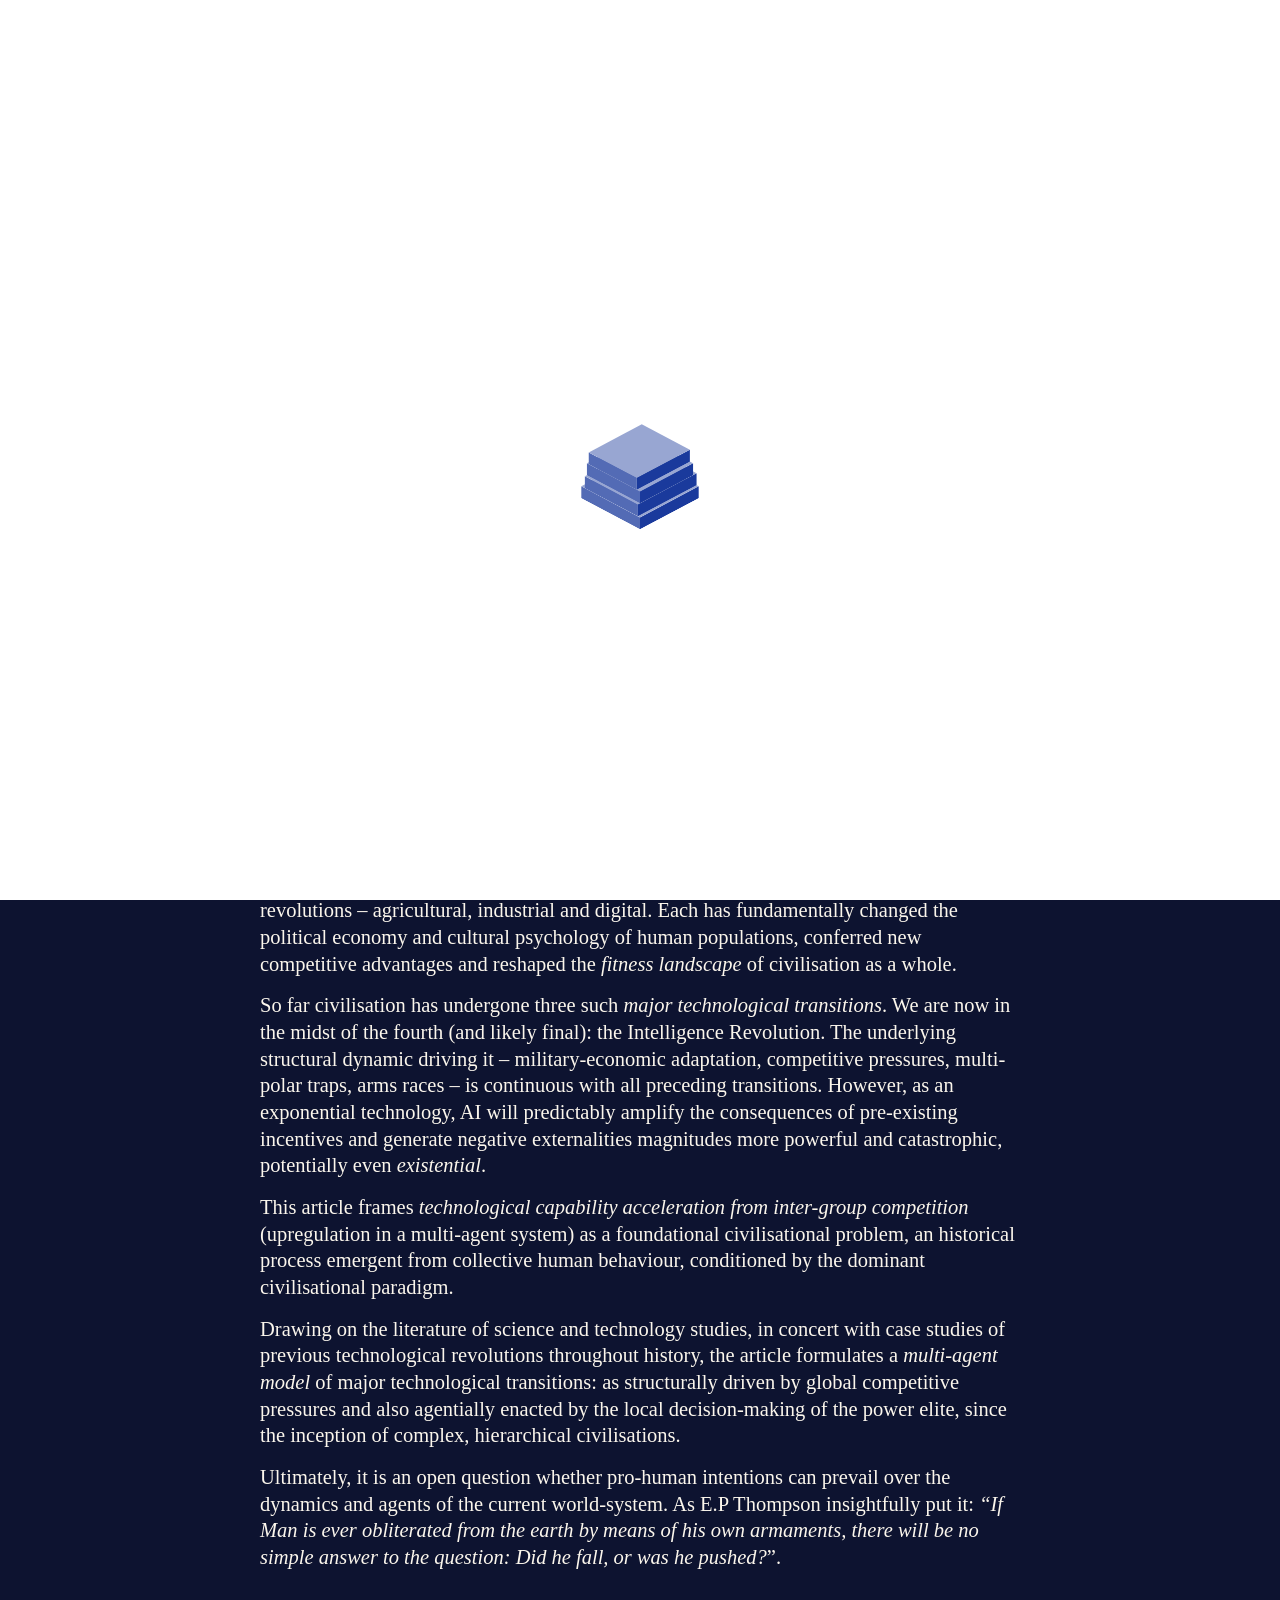
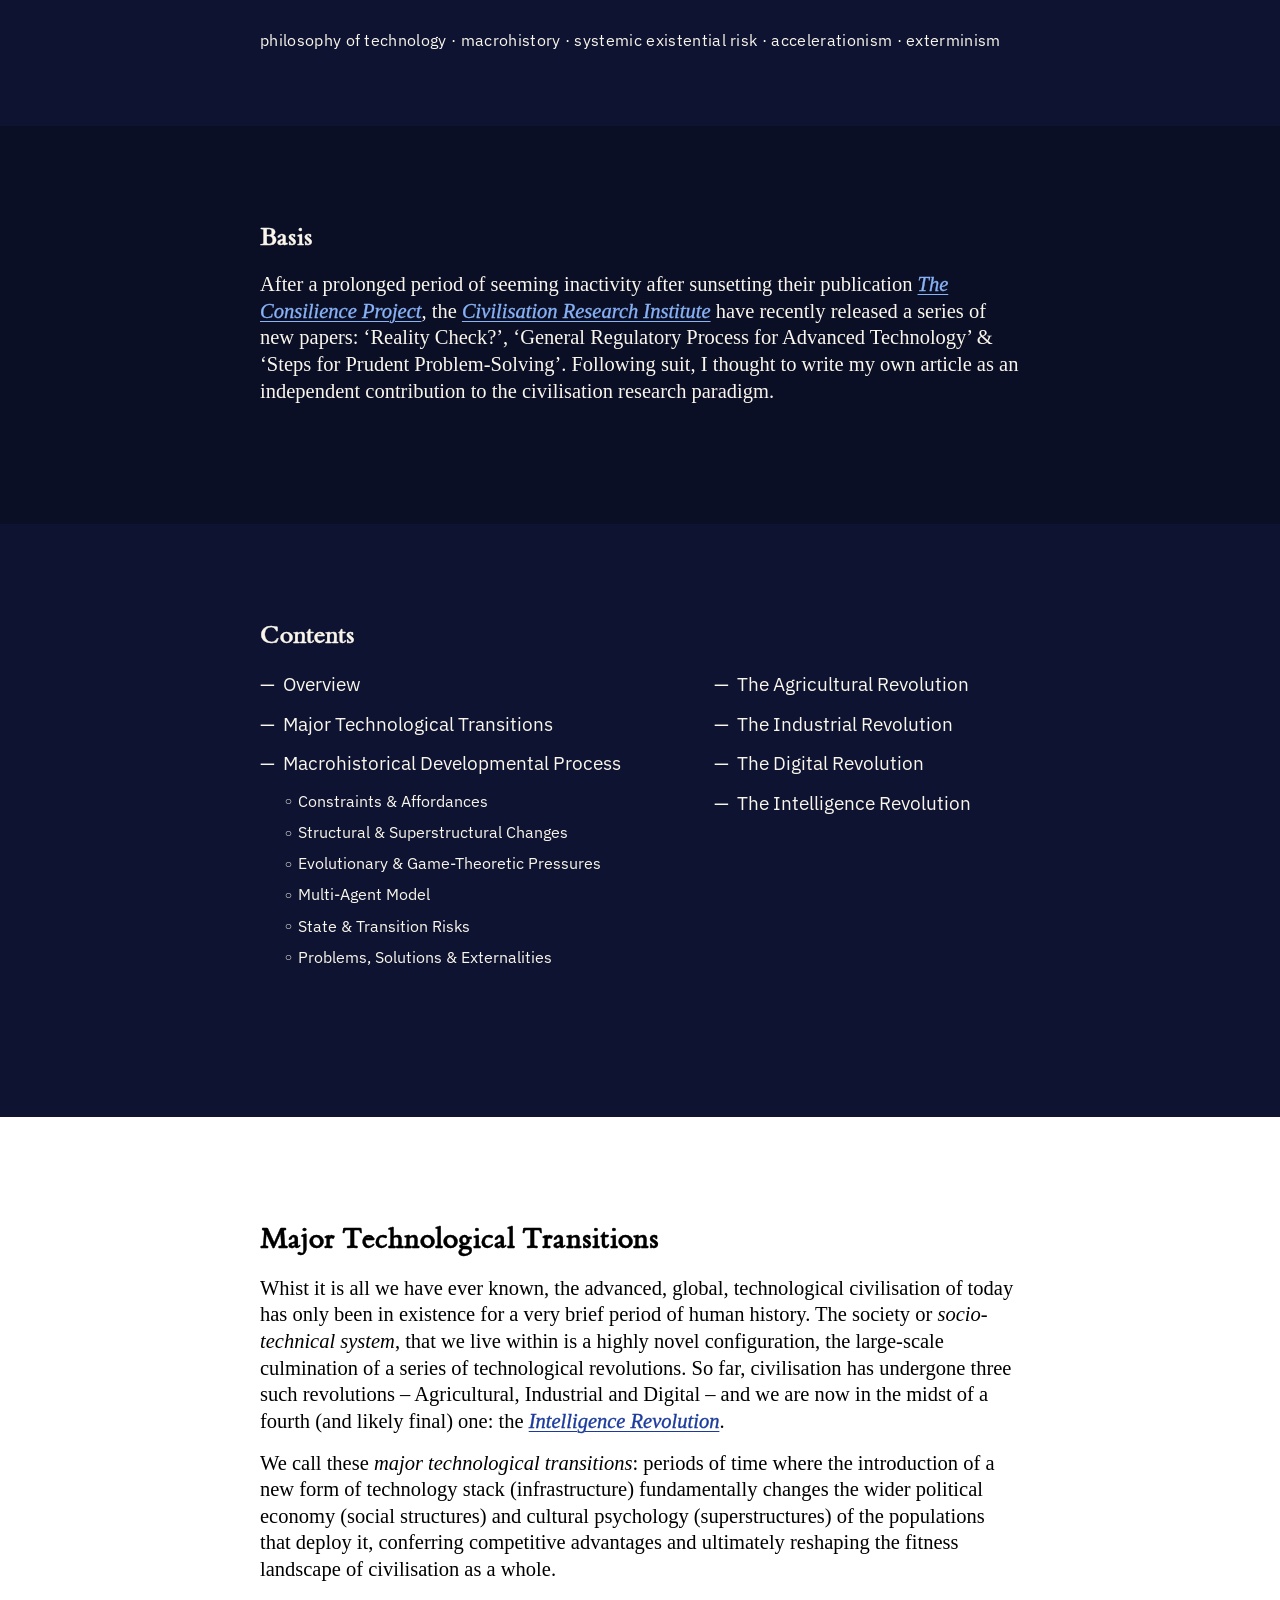
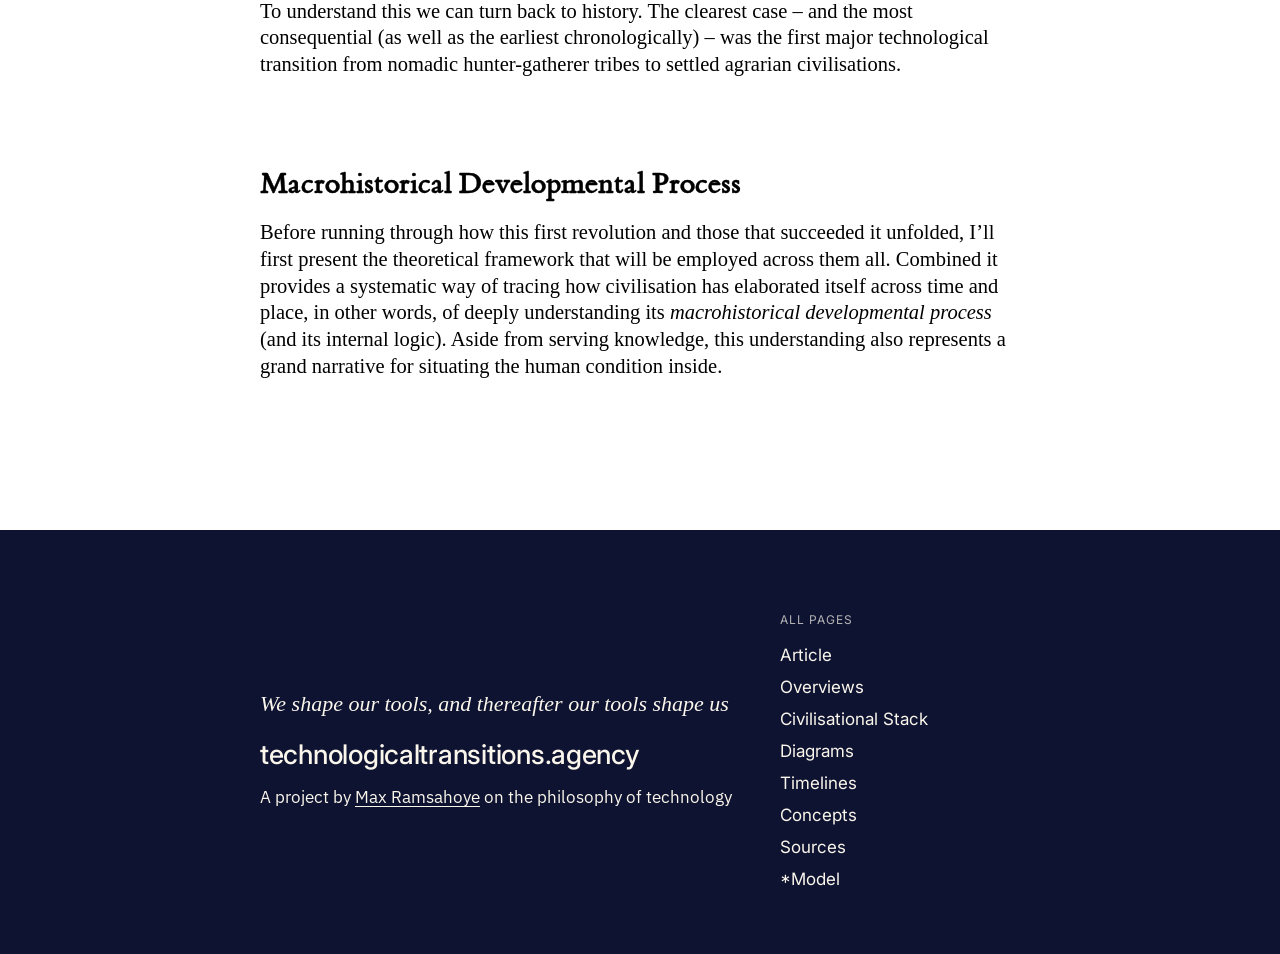
==== index.html @ a0d6f68d "Add a Civilisational Stack page, a copy of the Stack from Diagrams, left of Diagrams in the menus Co" ====
<!DOCTYPE html>
<html lang="en">
<head>
  <meta charset="UTF-8">
  <meta name="viewport" content="width=device-width, initial-scale=1.0">
  <link id="favicon-ico" rel="icon" href="favicon/favicon-light.ico" sizes="any">
  <link id="favicon-32" rel="icon" type="image/png" sizes="32x32" href="favicon/favicon-32-light.png">
  <link id="favicon-192" rel="icon" type="image/png" sizes="192x192" href="favicon/favicon-192-light.png">
  <link id="favicon-apple" rel="apple-touch-icon" href="favicon/apple-touch-icon-light.png">
  <script>
    (function () {
      try {
        if ('scrollRestoration' in history) {
          history.scrollRestoration = 'manual';
        }
        if (!location.hash) window.scrollTo(0, 0);
      } catch (e) {}
      try {
        var navEntry = performance.getEntriesByType && performance.getEntriesByType('navigation')[0];
        // arriving from another page of the site (or a refresh, or back/forward): fade in
        var fromSite = false;
        try { fromSite = !!document.referrer && new URL(document.referrer).origin === location.origin; } catch (e) {}
        // browsers with cross-document view transitions crossfade between pages
        // themselves; the others fade out and in (and so does a refresh)
        var vt = 'CSSViewTransitionRule' in window;
        if (vt) document.documentElement.classList.add('vt');
        if ((fromSite || (navEntry && navEntry.type !== 'navigate')) && (!vt || (navEntry && navEntry.type === 'reload'))) document.documentElement.classList.add('page-entering');
      } catch (e) {}
      try {
        // no theme chosen yet: follow the system setting
        var sys = window.matchMedia && matchMedia('(prefers-color-scheme: dark)').matches ? 'dark' : 'light';
        var t = localStorage.getItem('theme');
        // a theme chosen with t holds only until the system setting changes
        if (t && localStorage.getItem('themeSystem') !== sys) { t = null; localStorage.removeItem('theme'); }
        t = t || sys;
        if (t === 'dark') {
          document.documentElement.setAttribute('data-theme', t);
        }
        if (t === 'dark') {
          var suffix = 'dark';
          document.getElementById('favicon-ico').href = 'favicon/favicon-' + suffix + '.ico';
          document.getElementById('favicon-32').href = 'favicon/favicon-32-' + suffix + '.png';
          document.getElementById('favicon-192').href = 'favicon/favicon-192-' + suffix + '.png';
          document.getElementById('favicon-apple').href = 'favicon/apple-touch-icon-' + suffix + '.png';
        }
      } catch (e) {}
      try {
        if (localStorage.getItem('blueLinks') !== 'off') document.documentElement.classList.add('colour');  // blue links (c): on by default
        // ET Bembo headings are the default; f switches to Inter and back
        if (localStorage.getItem('headings') !== 'sans') document.documentElement.classList.add('serif-headings');
        // the band colour (b): midnight blue by default, or sepia or black
        var band = localStorage.getItem('bandColour') || 'midnight';
        if (band === 'midnight' || band === 'black') document.documentElement.classList.add('band-' + band);
        // design 2 is the default; d switches to design 1 and back
        if (localStorage.getItem('design') !== '1') document.documentElement.classList.add('design-2');
        // the Overview's shaded band is the default; h switches to dividing lines
        if (localStorage.getItem('overviewStyle') === 'lines') document.documentElement.classList.add('overview-lines');
      } catch (e) {}
    })();
  </script>
  <title>Technological Transitions</title>
  <meta name="description" content="The civilisation-wide diffusion of a new tech stack is not predetermined by competitive pressures, but is enacted by the power-elite’s response to them.">
  <meta property="og:type" content="article">
  <meta property="og:site_name" content="Technological Transitions">
  <meta property="og:title" content="A Multi-Agent Model of Major Technological Transitions">
  <meta property="og:description" content="The civilisation-wide diffusion of a new tech stack is not predetermined by competitive pressures, but is enacted by the power-elite’s response to them.">
  <meta property="og:url" content="https://maxramsahoye.github.io/technologicaltransitions.agency/">
  <meta property="og:image" content="https://maxramsahoye.github.io/technologicaltransitions.agency/preview.png">
  <meta property="og:image:width" content="1200">
  <meta property="og:image:height" content="630">
  <meta property="og:image:alt" content="A stack of four blue slabs, the site’s loading mark">
  <meta name="twitter:card" content="summary_large_image">
  <link rel="preconnect" href="https://fonts.googleapis.com">
  <link rel="preconnect" href="https://fonts.gstatic.com" crossorigin>
  <link href="https://fonts.googleapis.com/css2?family=IBM+Plex+Sans:ital,wght@0,400;0,500;0,600;0,700;1,400&family=Inter:ital,wght@0,400;0,500;0,600;0,700;1,500&display=swap" rel="stylesheet" media="print" onload="this.media='all'">
  <noscript><link href="https://fonts.googleapis.com/css2?family=IBM+Plex+Sans:ital,wght@0,400;0,500;0,600;0,700;1,400&family=Inter:ital,wght@0,400;0,500;0,600;0,700;1,500&display=swap" rel="stylesheet"></noscript>
  <style>
    @font-face {
      font-family: 'ET Bembo';
      src: url('fonts/ETBembo-RomanOSF.woff2') format('woff2');
      font-weight: 400;
      font-style: normal;
      font-display: swap;
    }

    @font-face {
      font-family: 'ET Bembo';
      src: url('fonts/ETBembo-SemiBoldOSF.woff2') format('woff2');
      font-weight: 600;
      font-style: normal;
      font-display: swap;
    }

    @font-face {
      font-family: 'ET Bembo';
      src: url('fonts/et-book-bold-line-figures.woff') format('woff');
      font-weight: 700;
      font-style: normal;
      font-display: swap;
    }

    @font-face {
      font-family: 'ET Bembo';
      src: url('fonts/ETBembo-DisplayItalic.woff2') format('woff2');
      font-weight: 400;
      font-style: italic;
      font-display: swap;
    }

    @font-face {
      font-family: 'ET Bembo Lining';
      src: url('fonts/ETBembo-RomanLF.woff2') format('woff2');
      font-weight: 400;
      font-style: normal;
      font-display: swap;
    }

    :root {
      --frame-bg: var(--canvas-bg);
      --frame-ink: var(--canvas-ink);
      --frame-accent: var(--canvas-accent);
      --canvas-bg: #ffffff;
      --canvas-ink: #000000;
      --canvas-accent: #000000;
      --canvas-track-tint: rgba(0, 0, 0, 0.08);
      --muted: #8c8c8c;
      --link-blue: #1a3a9c;
      /* colours for the inverse Overview and footer, and the blue that reads on them */
      --inverse-bg: #fbf6ec;
      --inverse-ink: #000000;
      --inverse-link: #1d4fbf;
      /* no blue by default; c turns it on */
      --link: var(--canvas-ink);
      --selection-bg: rgba(186, 220, 240, 0.45);
      --note-highlight: #dbe9f3;
      --rule: #e4ddd3;
      --frame-margin: 0px;
      --header-margin: 100px;
      --serif: 'ET Bembo', Bembo, 'Times New Roman', Georgia, serif;
    }

    body.wide {
      --frame-margin: 0px;
    }

    html[data-theme="sepia"] {
      --canvas-bg: #fbf6ec;
      --canvas-ink: #000000;
      --canvas-accent: #000000;
      --canvas-track-tint: rgba(59, 47, 32, 0.12);
      --muted: #9a8a72;
      --link-blue: #1d4fbf;
      --inverse-bg: #3b2f20;
      --inverse-ink: #fbf6ec;
      --inverse-link: #a9c4f5;
      --selection-bg: rgba(214, 196, 160, 0.45);
      --note-highlight: #eae1cf;
      --rule: #e0d4b8;
    }

    html[data-theme="midnight"] {
      --canvas-bg: #0d1330;
      --canvas-ink: #e6ebf5;
      --canvas-accent: #e6ebf5;
      --canvas-track-tint: rgba(230, 235, 245, 0.15);
      --muted: #8a93ad;
      --link-blue: #8ab4f8;
      --inverse-bg: #e6ebf5;
      --inverse-ink: #0d1330;
      --inverse-link: #1d4fbf;
      --selection-bg: rgba(180, 205, 235, 0.35);
      --note-highlight: #2a3352;
      --rule: #232c4c;
    }

    html[data-theme="dark"] {
      --canvas-bg: #000000;
      --canvas-ink: #ffffff;
      --canvas-accent: #ffffff;
      --canvas-track-tint: rgba(255, 255, 255, 0.15);
      --selection-bg: rgba(180, 205, 235, 0.35);
      --note-highlight: #3f4852;
      --rule: #232c4c;
      --muted: #8c8c8c;
      --link-blue: #8ab4f8;
      --inverse-bg: #0b0c0d;
      --inverse-ink: #ffffff;
      --inverse-link: #8ab4f8;
    }

    /* b (white theme only) cycles the Overview and footer: light sepia (the
       default above), midnight blue, black */
    html.band-midnight:not([data-theme]) {
      --inverse-bg: #0d1330;
      --inverse-ink: #fbf6ec;
      --inverse-link: #8ab4f8;
    }

    html.band-black:not([data-theme]) {
      --inverse-bg: #000000;
      --inverse-ink: #ffffff;
      --inverse-link: #8ab4f8;
    }

    /* c: colour — blue accent; links stay semi-bold */
    /* f: headings and subheadings in ET Bembo (the title stays as it is);
       a hairline stroke takes them past the font's heaviest cut */
    html.serif-headings .article-body h2,
    html.serif-headings .article-body h3 {
      font-family: var(--serif);
      font-weight: 700;
      letter-spacing: 0;
      -webkit-text-stroke: 0.4px currentColor;
    }

    html.serif-headings .article-body h2 {
      font-size: 1.45em;
    }

    /* an upright ampersand in italic headings (the italic one is a flourished "Et") */
    .amp {
      font-style: normal;
    }

    html.serif-headings .article-body :is(#overview, .in-band) h2 {
      font-size: 1.25em;
    }

    html.serif-headings .article-body h3 {
      font-weight: 400;
      font-size: 1.2em;
      -webkit-text-stroke: 0.35px currentColor;
    }

    /* c: only links to other sites turn blue */
    html.colour a[href^="http"] {
      color: var(--link-blue);
    }

    html.colour :is(#overview, .in-band) a[href^="http"],
    html.colour .site-footer a[href^="http"] {
      color: var(--inverse-link);
    }

    /* the author's name stays in the text colour, at the top and in the footer */
    html.colour a.author-link,
    html.colour .site-footer a.author-link {
      color: inherit;
    }

    /* custom cursor: a small outlined dart; filled over things you can click */
    /* the same in every theme: white with a black line, solid black over links */
    :root {
      --cursor-arrow: url("data:image/svg+xml,%3Csvg xmlns='http://www.w3.org/2000/svg' width='18' height='18' viewBox='0 0 24 24'%3E%3Cpath d='M3 2.5 L21 11.2 L12.6 12.6 L10.2 21 Z' fill='%23fff' stroke='%23fff' stroke-width='3.2' stroke-linejoin='round'/%3E%3Cpath d='M3 2.5 L21 11.2 L12.6 12.6 L10.2 21 Z' fill='%23fff' stroke='%23000' stroke-width='1.4' stroke-linejoin='round'/%3E%3C/svg%3E") 2 2, auto;
      --cursor-link: url("data:image/svg+xml,%3Csvg xmlns='http://www.w3.org/2000/svg' width='18' height='18' viewBox='0 0 24 24'%3E%3Cpath d='M3 2.5 L21 11.2 L12.6 12.6 L10.2 21 Z' fill='%23fff' stroke='%23fff' stroke-width='3.2' stroke-linejoin='round'/%3E%3Cpath d='M3 2.5 L21 11.2 L12.6 12.6 L10.2 21 Z' fill='%23000' stroke='%23000' stroke-width='1.4' stroke-linejoin='round'/%3E%3C/svg%3E") 2 2, pointer;
    }

    html {
      cursor: var(--cursor-arrow);
    }

    a,
    button,
    a *,
    button * {
      cursor: var(--cursor-link) !important;
    }

    .page {
      position: relative;
      transition: background-color 0.25s ease;
    }

    /* a page with a downward arrow: first of the controls, downloads the
       article as a PDF */
    .pdf-btn {
      display: flex;
      color: var(--muted);
    }

    .pdf-btn:hover,
    .pdf-btn:focus-visible {
      color: var(--canvas-ink);
      outline: none;
    }

    .pdf-btn svg {
      width: 20px;
      height: 20px;
    }

    /* the arrow drops a little on hover */
    .pdf-btn .arrow {
      transition: transform 0.25s ease;
    }

    .pdf-btn:hover .arrow,
    .pdf-btn:focus-visible .arrow {
      transform: translateY(1.5px);
    }

    /* hamburger: left of the theme toggle, opens the Pages menu */
    .menu-btn {
      display: flex;
      color: var(--muted);
    }

    .menu-btn:hover,
    .menu-btn.key-hover {
      color: var(--canvas-ink);
    }

    .menu-btn svg {
      width: 20px;
      height: 20px;
    }

    /* envelope: left of the hamburger, copies the email address, with a
       note beneath it that says so */
    .email-btn {
      position: relative;
      display: flex;
      padding: 0;
      border: none;
      background: none;
      color: var(--muted);
      cursor: pointer;
    }

    .email-btn:hover,
    .email-btn:focus-visible {
      color: var(--canvas-ink);
      outline: none;
    }

    .email-btn svg {
      width: 20px;
      height: 20px;
    }

    /* on hover the envelope tilts into flight, trailing speed lines */
    .email-btn .icon-mail-send {
      display: none;
      overflow: visible;
    }

    .email-btn:hover .icon-mail,
    .email-btn:focus-visible .icon-mail,
    .email-btn.copied .icon-mail {
      display: none;
    }

    .email-btn:hover .icon-mail-send,
    .email-btn:focus-visible .icon-mail-send,
    .email-btn.copied .icon-mail-send {
      display: block;
    }

    .email-btn .speed {
      stroke-dasharray: 8;
      animation: mail-speed 0.35s ease-out both;
    }

    @keyframes mail-speed {
      from { stroke-dashoffset: -8; opacity: 0; }
      to { stroke-dashoffset: 0; opacity: 1; }
    }

    /* a note beneath each of the top-right controls on hover, naming it and
       its key */
    .left-controls > * {
      position: relative;
    }

    .ctl-note {
      position: absolute;
      top: calc(100% + 12px);
      right: 50%;
      transform: translate(50%, -4px);
      font-family: var(--sans, 'Inter', sans-serif);
      font-size: 12px;
      white-space: nowrap;
      color: var(--canvas-ink);
      opacity: 0;
      pointer-events: none;
      transition: opacity 0.25s ease, transform 0.25s ease;
    }

    .ctl-note kbd {
      margin-left: 4px;
      padding: 0 4px;
      border: 1px solid color-mix(in srgb, currentColor 35%, transparent);
      border-radius: 3px;
      font-family: inherit;
      font-size: 11px;
    }

    .left-controls > :hover .ctl-note,
    .left-controls > :focus-visible .ctl-note,
    .email-btn.copied .ctl-note {
      opacity: 1;
      transform: translate(50%, 0);
    }

    * {
      box-sizing: border-box;
    }

    ::selection {
      background: var(--selection-bg);
      color: var(--canvas-ink);
    }

    ::-moz-selection {
      background: var(--selection-bg);
      color: var(--canvas-ink);
    }

    .click-ripple {
      position: fixed;
      left: 0;
      top: 0;
      width: 16px;
      height: 16px;
      margin-left: -8px;
      margin-top: -8px;
      border-radius: 50%;
      border: 1.5px solid currentColor;
      pointer-events: none;
      z-index: 9999;
      opacity: 0.55;
      transform: scale(0.3);
      animation: click-ripple-anim 0.4s ease-out forwards;
    }

    @keyframes click-ripple-anim {
      to {
        transform: scale(4);
        opacity: 0;
      }
    }

    html {
      background: var(--frame-bg);
      scroll-behavior: smooth;
    }

    body {
      position: relative;
      margin: 0;
      min-height: 100vh;
      background: var(--frame-bg);
      padding: 90px var(--frame-margin) 0;
      font-family: var(--serif);
      color: var(--frame-ink);
      -webkit-font-smoothing: antialiased;
      transition: background-color 0.25s ease, opacity 0.2s cubic-bezier(0.45, 0, 0.55, 1);
    }

    /* page transitions: the page eases out, then the next one eases in */
    body.page-leaving {
      opacity: 0;
    }

    html.page-entering body {
      animation: page-in 0.25s cubic-bezier(0.25, 0.1, 0.25, 1) backwards;
    }

    /* where the browser crossfades between pages itself, the old page stays put
       while it leaves (its sounds still fade), so there is no blank flash */
    @view-transition {
      navigation: auto;
    }

    html.vt body.page-leaving:not(.reloading) {
      opacity: 1;
    }

    ::view-transition-old(root),
    ::view-transition-new(root) {
      animation-duration: 0.3s;
      animation-timing-function: cubic-bezier(0.45, 0, 0.55, 1);
    }

    @keyframes page-in {
      from { opacity: 0; }
    }

    /* loading screen: a centred ring that fills, then fades to reveal the page
       (the fallback; the stack below is the default) */
    .loader {
      position: fixed;
      inset: 0;
      z-index: 10000;
      display: flex;
      align-items: center;
      justify-content: center;
      background: var(--canvas-bg);
      transition: opacity 0.6s cubic-bezier(0.4, 0, 0.2, 1);
    }

    .loader.loader-done {
      opacity: 0;
      pointer-events: none;
    }

    .loader svg {
      width: 72px;
      height: 72px;
      transform: rotate(-90deg);
    }

    .loader circle {
      fill: none;
      stroke-width: 1.6;
    }

    .loader-track {
      stroke: var(--canvas-track-tint);
    }

    .loader-fill {
      stroke: var(--link);
    }

    /* the default loading screen: a tech stack built up level by level, in
       3D like the game Stack - each slab slides in from alternate sides and
       lands on the one below, trimmed a little where it overhung (the ring
       above is kept as the fallback) */
    .loader-stack {
      position: relative;
      width: 0;
      height: 0;
      transform: translateY(var(--lift, 40px)) rotateX(58deg) rotateZ(45deg);
      transform-style: preserve-3d;
      --top: color-mix(in srgb, var(--link) 38%, var(--canvas-bg));
      --left: color-mix(in srgb, var(--link) 70%, var(--canvas-bg));
      --right: var(--link);
    }

    /* lit from above in either theme: the top palest in light, brightest in dark */
    html[data-theme="dark"] .loader-stack {
      --top: var(--link);
      --left: color-mix(in srgb, var(--link) 62%, var(--canvas-bg));
      --right: color-mix(in srgb, var(--link) 38%, var(--canvas-bg));
    }

    .loader-block {
      position: absolute;
      left: 0;
      top: 0;
      width: var(--w);
      height: var(--d);
      transform-style: preserve-3d;
      /* hidden until its turn (not faded: opacity would flatten the 3D) */
      visibility: hidden;
      transform: translate3d(calc(var(--x) + var(--sx)), calc(var(--y) + var(--sy)), var(--z));
      animation: loader-block-in var(--dur) cubic-bezier(0.22, 1, 0.36, 1) var(--delay) forwards;
    }

    .loader-block > span {
      position: absolute;
      left: 0;
      top: 0;
      backface-visibility: visible;
      transition: background-color 0.3s ease;
    }

    /* complete: the stack turns the blue accent before the page appears */
    .loader.loader-complete .loader-stack {
      --top: color-mix(in srgb, var(--link-blue) 45%, var(--canvas-bg));
      --left: color-mix(in srgb, var(--link-blue) 75%, var(--canvas-bg));
      --right: var(--link-blue);
    }

    html[data-theme="dark"] .loader.loader-complete .loader-stack {
      --top: var(--link-blue);
      --left: color-mix(in srgb, var(--link-blue) 62%, var(--canvas-bg));
      --right: color-mix(in srgb, var(--link-blue) 38%, var(--canvas-bg));
    }

    .loader-face-top {
      width: var(--w);
      height: var(--d);
      background: var(--top);
      transform: translateZ(var(--h));
    }

    .loader-face-front {
      width: var(--w);
      height: var(--h);
      top: var(--d) !important;
      background: var(--left);
      transform-origin: top;
      transform: translateZ(var(--h)) rotateX(-90deg);
    }

    .loader-face-side {
      width: var(--h);
      height: var(--d);
      left: var(--w) !important;
      background: var(--right);
      transform-origin: left;
      transform: translateZ(var(--h)) rotateY(90deg);
    }

    @keyframes loader-block-in {
      from {
        visibility: visible;
        transform: translate3d(calc(var(--x) + var(--sx)), calc(var(--y) + var(--sy)), var(--z));
      }
      to {
        visibility: visible;
        transform: translate3d(var(--x), var(--y), var(--z));
      }
    }

    .loader.loader-stacking svg {
      display: none;
    }

    .page {
      background: var(--canvas-bg);
      color: var(--canvas-ink);
      min-height: calc(100vh - 90px);
    }

    .frame-header {
      position: absolute;
      top: 0;
      left: 0;
      right: 0;
      height: 90px;
      display: flex;
      align-items: flex-start;
      justify-content: flex-end;
      padding: 50px var(--header-margin) 0 0;
    }

    .site-title {
      position: absolute;
      top: 24px;
      /* top-left corner, mirroring the theme toggle in the top right */
      left: 40px;
      font-family: 'IBM Plex Sans', sans-serif;
      font-size: 18px;
      line-height: 1.15;
      text-transform: uppercase;
      letter-spacing: 0.06em;
      color: var(--frame-ink);
      text-decoration: none;
      font-weight: 500;
      white-space: nowrap;
    }

    .site-title:hover {
      color: var(--frame-accent);
    }

    .left-controls {
      position: absolute;
      top: 36px;
      /* in line with the progress ring and scroll-to-top button */
      right: 40px;
      z-index: 50;
      display: flex;
      align-items: center;
      gap: 24px;
    }

    .theme-toggle {
      display: flex;
      align-items: center;
      justify-content: center;
      background: none;
      border: none;
      padding: 0;
      cursor: pointer;
      color: var(--muted);
    }

    .theme-toggle:hover,
    .theme-toggle.key-hover {
      color: var(--canvas-ink);
    }

    .theme-toggle svg {
      width: 18px;
      height: 18px;
    }

    /* one icon per theme: sun (light), sun and cloud (sepia),
       moon and star (midnight), moon (dark) */
    .theme-toggle svg {
      display: none;
    }

    .theme-toggle .icon-sun,
    html[data-theme="sepia"] .theme-toggle .icon-sun-cloud,
    html[data-theme="midnight"] .theme-toggle .icon-moon-star,
    html[data-theme="dark"] .theme-toggle .icon-moon {
      display: block;
    }

    html[data-theme] .theme-toggle .icon-sun {
      display: none;
    }

    /* the cloud hides the part of the sun behind it */
    .theme-toggle .cloud {
      fill: var(--frame-bg);
    }

    html {
      scrollbar-width: none;
    }

    html::-webkit-scrollbar {
      display: none;
    }

    .progress-ring {
      position: fixed;
      /* vertically centred on the theme toggle */
      top: 31px;
      right: calc(var(--frame-margin) + 40px);
      width: 28px;
      height: 28px;
      transform: rotate(-90deg);
      z-index: 40;
      opacity: 0;
      pointer-events: none;
      transition: opacity 0.6s ease;
    }

    .progress-ring circle {
      fill: none;
      stroke-width: 2.5;
    }

    .progress-ring-track {
      stroke: var(--canvas-track-tint);
    }

    .progress-ring-fill {
      stroke: var(--link);
    }

    body.past-overview .progress-ring {
      opacity: 1;
    }

    /* full by the time the footer arrives, then gone */
    body.past-overview.footer-in-view .progress-ring {
      opacity: 0;
    }

    @media (max-width: 600px) {
      .progress-ring {
        top: 22px;
        right: 24px;
      }
    }

    .scroll-top-btn {
      position: fixed;
      bottom: 30px;
      right: calc(var(--frame-margin) + 37px);
      width: 34px;
      height: 34px;
      display: flex;
      align-items: center;
      justify-content: center;
      background: none;
      border: none;
      padding: 0;
      cursor: pointer;
      opacity: 0;
      pointer-events: none;
      transition: opacity 0.3s ease, right 0.6s ease;
      z-index: 42;
      color: var(--canvas-accent);
    }

    .scroll-top-btn.visible {
      opacity: 1;
      pointer-events: auto;
    }

    .scroll-top-btn:hover,
    .scroll-top-btn.key-hover {
      color: var(--canvas-ink);
    }

    .scroll-top-btn {
      color: var(--canvas-ink);
    }

    /* same diameter as the progress ring; the button keeps a 34px hit area */
    .scroll-top-btn svg {
      width: 32px;
      height: 32px;
    }

    .layout-grid {
      display: grid;
      grid-template-columns: 300px minmax(0, 760px) 300px;
      column-gap: 90px;
      align-items: start;
      justify-content: center;
      max-width: 1540px;
      margin: 0 auto;
      padding: 0 0 40px;
    }

    /* fixed at the middle left, in the empty column left of the text;
       it appears once the Overview has been read, fades after 2 seconds, and
       comes back while the pointer is in that column */
    .toc {
      position: fixed;
      top: 50%;
      transform: translateY(-50%);
      left: 40px;
      z-index: 45;
      width: clamp(180px, 50vw - 460px, 280px);
      opacity: 0;
      visibility: hidden;
      transition: opacity 0.5s ease, visibility 0s linear 0.5s;
    }

    body.toc-open .toc {
      opacity: 1;
      visibility: visible;
      transition: opacity 0.3s ease, visibility 0s;
    }

    /* too little room beside the text for it on narrower windows */
    @media (max-width: 1279px) {
      .toc {
        display: none;
      }
    }

    .toc-label {
      font-family: 'Inter', sans-serif;
      font-size: 16px;
      letter-spacing: -0.01em;
      font-weight: 500;
      color: var(--canvas-accent);
      margin: 0 0 14px;
    }

    .toc ol {
      list-style: none;
      margin: 0;
      padding: 0;
      counter-reset: toc-counter;
    }

    .toc li {
      font-family: 'Inter', sans-serif;
      counter-increment: toc-counter;
      margin-bottom: 7px;
      font-size: 14px;
      line-height: 1.35;
    }

    .toc li::before {
      content: counter(toc-counter) '. ';
      color: var(--canvas-accent);
    }

    .toc a {
      color: var(--canvas-ink);
      text-decoration: none;
      border-bottom: 1px solid transparent;
    }

    .toc-upcoming,
    .toc .toc-upcoming::before {
      color: var(--muted);
    }

    .visually-hidden {
      position: absolute;
      width: 1px;
      height: 1px;
      overflow: hidden;
      clip: rect(0 0 0 0);
      white-space: nowrap;
    }

    .toc a:hover {
      border-bottom-color: var(--canvas-ink);
    }

    .main-area {
      grid-column: 2;
    }

    /* first screen: author, title and subtitle centred vertically below the
       site header, left-aligned in the article column */
    .article-header {
      max-width: 760px;
      margin: 0 auto;
      padding: 40px 0;
      min-height: calc(100vh - 90px);
      min-height: calc(100svh - 90px);
      display: flex;
      flex-direction: column;
      justify-content: center;
      align-items: flex-start;
      text-align: left;
    }

    .next-screen {
      display: flex;
      align-items: center;
      justify-content: center;
      width: 32px;
      height: 32px;
      padding: 0;
      background: none;
      border: none;
      cursor: pointer;
      color: var(--canvas-ink);
    }

    .next-screen:hover,
    .next-screen.key-hover {
      color: var(--canvas-ink);
    }

    /* line the triangle itself up with the left edge of the text */
    .article-header .next-screen {
      margin-left: -10px;
    }

    /* bottom centre of the Overview band */
    .next-screen-overview {
      position: absolute;
      bottom: 64px;
      left: 50%;
      transform: translateX(-50%);
    }

    .next-screen svg {
      width: 32px;
      height: 32px;
      animation: arrow-nudge 2.4s ease-in-out infinite;
    }

    /* a slow downward nudge inviting the scroll */
    @keyframes arrow-nudge {
      0%, 55%, 100% {
        transform: translateY(0);
      }

      25% {
        transform: translateY(6px);
      }
    }

    @media (prefers-reduced-motion: reduce) {
      .next-screen svg {
        animation: none;
      }
    }

    .article-author {
      font-family: 'IBM Plex Sans', sans-serif;
      font-size: 17px;
      color: var(--muted);
      margin: 0 0 32px;
    }

    .article-title {
      font-family: 'Inter', sans-serif;
      font-weight: 700;
      letter-spacing: -0.02em;
      /* runs 240px into the right margin; three lines, sized so "Major
         Technological Transitions" fits on one */
      width: calc(100% + 240px);
      font-size: min(52px, calc((min(760px, 100vw - 480px) + 240px) / 15.4));
      line-height: 1.08;
      margin: 0 0 24px;
      color: var(--canvas-ink);
    }

    .title-line {
      white-space: nowrap;
    }


    .article-title .title-line {
      display: block;
    }

    .article-subtitle {
      font-family: var(--serif);
      font-weight: 600;
      font-size: 26px;
      color: var(--canvas-ink);
      margin: 0 0 80px;
    }

    .article-body {
      font-size: clamp(20px, 0.485vw + 14.3px, 23px);
      line-height: 1.3;
      color: var(--canvas-ink);
      counter-reset: sidenote;
    }

    .article-body::after {
      content: '';
      display: table;
      clear: both;
    }

    .article-body p,
    .article-body ul {
      max-width: 760px;
    }

    .article-body p {
      margin: 15px 0;
    }

    .article-body p a {
      color: var(--link);
      font-weight: 600;
      text-decoration: underline;
      text-decoration-thickness: 1px;
      text-underline-offset: 3px;
    }

    /* ET Bembo has no bold italic, and browsers fake one (iOS Safari
       crudely): italics in a link, in bold or in the semibold subtitle keep
       the true italic, and take on weight from a hairline stroke, as the
       italic subheadings do */
    .article-body :is(a, strong, b) :is(em, i),
    .article-body :is(em, i) :is(a, strong, b),
    .article-body :is(em, i):is(a, strong, b),
    .article-subtitle :is(em, i) {
      font-weight: 400;
      font-synthesis: none;
      -webkit-text-stroke: 0.35px currentColor;
    }

    .article-body h2 {
      font-family: 'Inter', sans-serif;
      font-weight: 600;
      letter-spacing: -0.02em;
      font-size: 1.15em;
      line-height: 1.2;
      margin: 0 0 18px;
    }

    .article-body section + section {
      margin-top: 88px;
    }

    /* headings link to themselves; menu and heading links land with room above */
    .article-body section:not(#overview),
    .article-body h3[id] {
      scroll-margin-top: 72px;
    }

    /* the Overview heading in solid ink, rendered crisply */
    :is(#overview, .in-band) h2 {
      color: var(--canvas-ink);
      -webkit-font-smoothing: auto;
    }

    .heading-link {
      color: inherit;
      text-decoration: none;
    }

    .heading-link:hover {
      text-decoration: underline;
      text-decoration-thickness: 1.5px;
      text-underline-offset: 4px;
    }

    .article-body h3 {
      font-family: 'Inter', sans-serif;
      font-weight: 500;
      font-style: italic;
      letter-spacing: -0.01em;
      font-size: 0.9em;
      line-height: 1.25;
      margin: 52px 0 14px;
    }

    /* a full-width grey band behind the Overview; text stays in the column */
    #overview {
      position: relative;
      z-index: 0;
      padding: 56px 0 128px;
      min-height: 100vh;
      min-height: 100svh;
      display: flex;
      flex-direction: column;
      justify-content: center;
    }

    /* flex children don't collapse margins, so space paragraphs one way only */
    #overview > p {
      margin: 0 0 15px;
    }

    :is(#overview, .in-band)::before {
      content: '';
      position: absolute;
      top: 0;
      bottom: 0;
      left: 50%;
      width: 100vw;
      transform: translateX(-50%);
      background: var(--canvas-bg);
      z-index: -1;
    }

    /* h: the Overview in the page's own colours instead of a shaded band */
    html.overview-lines :is(#overview, .in-band) {
      --canvas-bg: var(--frame-bg);
      --canvas-ink: var(--frame-ink);
      --canvas-accent: var(--frame-ink);
      color: var(--frame-ink);
    }

    /* no band: dividing lines above and below, across the text column */
    html.overview-lines #overview::before,
    html.overview-lines #overview::after {
      content: '';
      position: absolute;
      top: 0;
      bottom: auto;
      left: 0;
      width: 100%;
      height: 2px;
      transform: none;
      background: currentColor;
      z-index: 0;
    }

    html.overview-lines #overview::after {
      top: auto;
      bottom: 0;
    }

    html.colour.overview-lines :is(#overview, .in-band) a[href^="http"] {
      color: var(--link-blue);
    }

    /* inverse: swap text and background colours for everything in the Overview */
    :is(#overview, .in-band) {
      --canvas-bg: var(--inverse-bg);
      --canvas-ink: var(--inverse-ink);
      --canvas-accent: var(--inverse-ink);
      color: var(--canvas-ink);
    }

    #overview > :last-child {
      margin-bottom: 0;
    }

    .article-body #overview + section {
      margin-top: 104px;
    }

    /* the sections that follow the Overview in its band (those shaded in the
       Live doc): the band runs on behind them, its gaps padding, not margin */
    .article-body section.in-band {
      position: relative;
      z-index: 0;
      margin: 0;
      padding: 0 0 104px;
    }

    .article-body #overview + section.in-band {
      margin-top: 0;
    }

    .article-body section.in-band > h2 {
      margin-top: 0;
    }

    .article-body section.in-band:not(:has(+ section.in-band)) {
      padding-bottom: 128px;
    }

    .article-body section.in-band + section:not(.in-band) {
      margin-top: 104px;
    }

    /* every other section in the band a shade darker, in its own band (as
       the Live doc alternates its shaded sections) */
    /* the shade for each band: a darker sepia on the light sepia band, a
       lighter black on the black ones, and darker on the others */
    :root {
      --inverse-bg-alt: color-mix(in srgb, var(--inverse-bg) 80%, #000);
    }

    :root:not([data-theme]):not(.band-midnight):not(.band-black) {
      --inverse-bg-alt: #f1e6d0;
    }

    html.band-black:not([data-theme]),
    html[data-theme="dark"] {
      --inverse-bg-alt: color-mix(in srgb, var(--inverse-bg) 88%, #fff);
    }

    html[data-theme="midnight"] {
      --inverse-bg-alt: color-mix(in srgb, var(--inverse-bg) 90%, var(--inverse-ink));
    }

    :is(#overview, .in-band).band-alt {
      --canvas-bg: var(--inverse-bg-alt);
      padding-top: 96px;
    }

    .article-body section.band-alt + section.in-band {
      padding-top: 96px;
    }

    html.overview-lines :is(#overview, .in-band).band-alt {
      --canvas-bg: var(--frame-bg);
    }

    /* without the band (h), one rule above the Overview and one below the
       last section in it */
    html.overview-lines #overview:has(+ section.in-band)::after,
    html.overview-lines section.in-band::before,
    html.overview-lines section.in-band:has(+ section.in-band)::after {
      content: none;
    }

    html.overview-lines section.in-band::after {
      content: '';
      position: absolute;
      left: 0;
      bottom: 0;
      width: 100%;
      height: 2px;
      background: currentColor;
    }

    /* design 2 (d): the first screen stays put, and the Overview is pulled up
       (by script) to follow straight on from the down arrow; it is hidden until
       the arrow is pressed or the page is scrolled, then fades in */
    /* one after the other: the arrow fades out before the Overview fades in,
       and the Overview fades out before the arrow comes back */
    html.design-2 .article-header .next-screen {
      transition: opacity 0.4s ease 0.4s;
    }

    html.design-2 body.overview-shown .article-header .next-screen {
      opacity: 0;
      pointer-events: none;
      transition: opacity 0.2s ease;
    }

    html.design-2 .next-screen-overview {
      display: none;
    }

    html.design-2 #overview {
      min-height: 0;
      /* the band (h) spans exactly where the dividing lines sit */
      padding: 72px 0;
      opacity: 0;
      /* while hidden it lets clicks through to the down arrow it overlaps */
      pointer-events: none;
      transition: opacity 0.4s ease;
    }

    html.design-2 body.overview-shown #overview {
      opacity: 1;
      pointer-events: auto;
      transition: opacity 0.3s ease 0.2s;
    }

    @media (max-width: 600px) {
      #overview {
        padding: 40px 0 104px;
      }

      .next-screen-overview {
        bottom: 48px;
      }
    }

    .article-body ul {
      margin: 20px 0;
    }

    .dash-list {
      list-style: none;
      padding: 0;
    }

    .dash-list li {
      padding-left: 1.3em;
      text-indent: -1.3em;
      margin-bottom: 18px;
    }

    .dash-list li:last-child {
      margin-bottom: 0;
    }

    /* lists from the Live doc: an em dash for an item, an open circle for
       a sub-item */
    .live-list li {
      margin-bottom: 10px;
    }

    .live-list > li::before {
      content: '\2014\00a0\00a0';
    }

    .live-list .live-sub {
      margin: 10px 0 0;
    }

    .live-sub li::before {
      content: '\25CB\00a0\00a0';
      font-size: 0.75em;
      vertical-align: 0.12em;
    }

    /* the article's own contents list, in IBM Plex, sub-items smaller */
    #contents .live-list {
      font-family: 'IBM Plex Sans', sans-serif;
      font-size: 19px;
      line-height: 1.45;
    }

    #contents .live-list li {
      margin-bottom: 12px;
    }

    #contents .live-sub {
      margin-top: 12px;
      font-size: 16px;
    }

    #contents .live-sub li {
      margin-bottom: 8px;
    }

    /* across two columns, each item kept whole with its sub-items */
    #contents .live-list:not(.live-sub) {
      columns: 2;
      column-gap: 48px;
    }

    /* a little wider than the text column where there is room, so no item
       breaks across two lines */
    @media (min-width: 1200px) {
      #contents .live-list:not(.live-sub) {
        width: 860px;
        max-width: none;
      }
    }

    #contents .live-list > li {
      break-inside: avoid;
    }

    @media (max-width: 700px) {
      #contents .live-list:not(.live-sub) {
        columns: 1;
      }
    }

    .article-rule {
      max-width: 760px;
      margin: 48px 0;
      border: 0;
      border-top: 1px solid color-mix(in srgb, currentColor 20%, transparent);
    }

    .sidenote {
      float: right;
      clear: right;
      width: 300px;
      margin: 4px -420px 20px 0;
      font-family: var(--serif);
      font-style: normal;
      font-size: 16px;
      line-height: 1.5;
      color: var(--canvas-ink);
      opacity: 0;
      transition: opacity 0.9s ease-in-out;
    }

    body.wide.reveal-ready .sidenote.note-in-view {
      opacity: 1;
    }

    .sidenote {
      position: relative;
      z-index: 0;
    }

    .sidenote::after {
      content: '';
      position: absolute;
      inset: -8px -10px;
      background: var(--note-highlight);
      border-radius: 6px;
      z-index: -1;
      opacity: 0;
      transition: opacity 0.2s ease;
    }

    .sidenote.note-active::after {
      opacity: 1;
    }

    .note-anchor {
      padding: 0.08em 0;
      border-radius: 4px;
      -webkit-box-decoration-break: clone;
      box-decoration-break: clone;
      transition: background-color 0.2s ease, box-shadow 0.2s ease;
    }

    .note-anchor.note-active {
      background-color: var(--note-highlight);
      box-shadow: 4px 0 0 var(--note-highlight), -4px 0 0 var(--note-highlight);
    }

    /* the Overview's keywords, set apart below its last paragraph */
    #overview .overview-keywords {
      margin-top: 40px;
      font-family: 'IBM Plex Sans', sans-serif;
      font-size: 16px;
      line-height: 1.8;
      letter-spacing: 0.02em;
    }

    .sidenote-label {
      display: block;
      font-family: 'IBM Plex Sans', sans-serif;
      width: fit-content;
      font-style: normal;
      font-size: 11px;
      letter-spacing: 0.1em;
      text-transform: uppercase;
      color: var(--canvas-accent);
      text-decoration: none;
      margin-bottom: 4px;
    }

    .sidenote-label:hover {
      color: var(--canvas-ink);
    }

    .sidenote-label::before {
      content: counter(sidenote) '.';
    }

    .sidenote-ref {
      counter-increment: sidenote;
      font-family: 'IBM Plex Sans', sans-serif;
      font-size: 0.65em;
      color: var(--canvas-accent);
      vertical-align: super;
      line-height: 0;
      text-decoration: none;
      cursor: pointer;
    }

    .sidenote-ref:hover {
      color: var(--canvas-ink);
    }

    .sidenote-ref.note-active,
    .sidenote-label.note-active {
      color: var(--canvas-ink);
      font-weight: 600;
      text-decoration: underline;
      text-decoration-thickness: 1px;
      text-underline-offset: 2px;
    }

    .sidenote-ref::before {
      content: counter(sidenote);
    }

    .sidenote-label[data-num]::before {
      content: attr(data-num) '.';
    }

    .endnotes {
      display: none;
    }

    /* inverse: text colour as the background, and the page colour as text */
    .site-footer {
      margin-top: 96px;
      padding: 80px 24px 64px;
      background: var(--inverse-bg);
      color: var(--inverse-ink);
    }

    .site-footer p {
      max-width: 760px;
      margin: 0 auto;
      font-family: 'IBM Plex Sans', sans-serif;
      font-size: 16px;
      line-height: 1.6;
      color: inherit;
    }

    /* the author's name: a plain underline, nothing else */
    .author-link {
      color: inherit;
      text-decoration: underline;
      text-decoration-thickness: 1px;
      text-underline-offset: 3px;
    }

    .article-author .author-link {
      text-decoration-color: transparent;
    }

    .article-author .author-link:hover {
      text-decoration-color: currentColor;
    }

    /* author, title and subtitle on the left; sitemap on the right */
    /* the footer spans the central text column exactly: the left block starts
       at its left edge and the menu ends at its right edge (the column is 760px,
       narrower as the window closes in, 660px at 1180px and below) */
    .site-footer {
      --text-column: min(760px, 100vw - 480px);
    }

    @media (max-width: 1180px) {
      .site-footer {
        --text-column: 660px;
      }
    }

    .footer-inner {
      display: grid;
      grid-template-columns: max-content max-content;
      justify-content: space-between;
      column-gap: 48px;
      align-items: center;
      width: var(--text-column);
      max-width: 100%;
      margin: 0 auto;
    }

    .site-footer .footer-inner p {
      max-width: none;
      margin: 0;
    }

    .site-footer .footer-inner .footer-author {
      margin-top: 14px;
      font-size: 17px;
    }

    /* the block is as wide as its longest line */
    .footer-head {
      --footer-title-size: min(27px, calc((100vw - 48px) / 15.1));
      width: max-content;
      max-width: 100%;
    }

    .site-footer .footer-inner .footer-subtitle {
      margin-bottom: 20px;
      font-family: var(--serif);
      font-size: clamp(16px, calc((100vw - 48px) / 20), 22px);
      line-height: 1.35;
      text-wrap: balance;
    }

    /* the menu's last line sits level with the subtitle's last line */
    /* the menu sits in from the column's right edge */
    .footer-sitemap {
      align-self: center;
      margin-right: 96px;
    }

    @media (max-width: 1000px) {
      .footer-sitemap {
        margin-right: 0;
      }
    }

    /* "All Pages" as a small, faded, capitalised heading over the two pages */
    .site-footer .footer-sitemap .sitemap-heading {
      margin: 0 0 14px;
      font-family: 'Inter', sans-serif;
      font-size: 12px;
      font-weight: 400;
      text-transform: uppercase;
      letter-spacing: 0.08em;
      /* a lighter grey, mixed from the footer's own colours */
      color: color-mix(in srgb, var(--inverse-ink) 70%, var(--inverse-bg));
    }

    /* a single vertical line down the left of the menu */
    .footer-sitemap ol {
      list-style: none;
      margin: 0;
      padding: 0;
      font-family: 'Inter', sans-serif;
      font-weight: 400;
      font-size: 17px;
      line-height: 1.3;
    }


    .footer-sitemap li + li {
      margin-top: 10px;
    }


    .footer-sitemap a {
      color: inherit;
      text-decoration: none;
      border-bottom: 1px solid transparent;
    }

    .footer-sitemap a:hover {
      border-bottom-color: currentColor;
    }

    .site-footer .footer-title {
      overflow-wrap: anywhere;
      font-family: 'Inter', sans-serif;
      font-weight: 500;
      font-size: var(--footer-title-size);
      letter-spacing: -0.01em;
      line-height: 1.15;
    }

    /* three lines: "A Critical Evolutionary" / "Game-Theory Model of" /
       "Major Technological Transitions" */
    .footer-title > span {
      display: block;
      white-space: nowrap;
    }

    .nowrap {
      white-space: nowrap;
    }

    @media (max-width: 1000px) {
      .footer-inner {
        grid-template-columns: minmax(0, 1fr);
      }

      .footer-inner {
        row-gap: 48px;
      }
    }

    @media (max-width: 700px) {
      .site-footer .footer-inner .footer-subtitle {
        text-wrap: pretty;
      }


      .footer-title > span {
        display: inline;
        white-space: normal;
      }
    }

    .site-footer .footer-inner .footer-url {
      margin-top: 56px;
    }

    .footer-site {
      font-weight: 600;
      color: inherit;
      text-decoration: none;
      border-bottom: 1px solid transparent;
    }

    .footer-site:hover {
      border-bottom-color: currentColor;
    }

    .endnotes.has-notes {
      display: block;
      max-width: 660px;
      margin: 0 auto;
      padding: 32px 24px 0;
      border-top: 1px solid var(--rule);
    }

    .endnotes-heading {
      font-family: var(--serif);
      font-weight: 600;
      font-size: 20px;
      color: var(--canvas-ink);
      margin: 0 0 16px;
    }

    .endnotes .sidenote {
      border-left: none;
      padding-left: 0;
      margin: 0 0 16px;
    }

    .endnotes .sidenote:last-child {
      margin-bottom: 0;
    }

    @media (max-width: 1800px) {
      .layout-grid {
        grid-template-columns: 200px minmax(0, 760px) 200px;
        column-gap: 40px;
      }

      .sidenote {
        width: 200px;
        margin: 4px -240px 20px 0;
        font-size: 13px;
      }
    }

    @media (max-width: 1180px) {
      .article-title {
        width: auto;
        font-size: min(37px, calc((100vw - 48px) / 15.4));
      }

      .layout-grid {
        grid-template-columns: 1fr;
        max-width: none;
        padding: 0 24px 100px;
      }

      .toc {
        display: none;
      }

      .main-area {
        grid-column: 1;
        max-width: 660px;
        margin: 0 auto;
      }

      .article-header,
      .article-body p,
      .article-body ul {
        max-width: 660px;
      }

      .article-body {
        font-size: 23px;
      }

      .sidenote {
        float: none;
        width: 100%;
        margin: 10px 0;
        line-height: 1.3;
        padding-left: 16px;
        border-left: 2px solid var(--rule);
        opacity: 1;
        font-size: 16px;
      }
    }

    @media (max-width: 960px) {
      :root {
        --frame-margin: 0px;
        --header-margin: 0px;
      }

      body {
        padding-top: 80px;
      }

      .page {
        min-height: calc(100vh - 80px);
      }

      .frame-header {
        height: 80px;
        padding-top: 38px;
      }

      .left-controls {
        top: 31px;
        right: 24px;
      }

      .site-title {
        top: 19px;
        left: 24px;
      }

      .article-header {
        min-height: calc(100vh - 80px);
        min-height: calc(100svh - 80px);
      }

      .article-subtitle {
        font-size: 22px;
        margin-bottom: 64px;
      }

      .article-body {
        font-size: 22px;
      }
    }

    @media (max-width: 600px) {
      :root {
        --header-margin: 24px;
      }

      body {
        padding-top: 72px;
      }

      .page {
        min-height: calc(100vh - 72px);
      }

      .frame-header {
        height: 72px;
        padding-top: 25px;
      }

      .left-controls {
        top: 27px;
      }

      .site-title {
        top: 18px;
        font-size: 15px;
      }

      /* centred under the progress ring */
      .scroll-top-btn {
        right: 21px;
      }

      .article-header {
        min-height: calc(100vh - 72px);
        min-height: calc(100svh - 72px);
      }

      .article-subtitle {
        font-size: 19px;
        margin-bottom: 56px;
      }

      .article-body {
        font-size: 20px;
      }

      .toc-label {
        font-size: 22px;
      }
    }

    @media (min-width: 1181px) and (min-resolution: 1.25dppx) {
      .article-body {
        font-size: clamp(19px, 0.485vw + 13.3px, 22px);
      }
    }
  </style>
</head>
<body>
  <div class="loader" aria-hidden="true">
    <svg viewBox="0 0 30 30">
      <circle class="loader-track" cx="15" cy="15" r="13"/>
      <circle class="loader-fill" cx="15" cy="15" r="13"/>
    </svg>
  </div>
  <noscript><style>.loader { display: none; }</style></noscript>
  <script>
    (function () {
      var loader = document.querySelector('.loader');

      // On arriving at the site, and on every refresh: skip it only when
      // coming from another page of the site, or going back/forward.
      var internal = false;
      try {
        internal = !!document.referrer && new URL(document.referrer).origin === location.origin;
        var nav = performance.getEntriesByType && performance.getEntriesByType('navigation')[0];
        if (nav && nav.type === 'back_forward') internal = true;
        if (nav && nav.type === 'reload') internal = false;   // a refresh plays it again
      } catch (e) {}
      if (internal) {
        loader.remove();
        return;
      }

      var ready = false;
      var loaded = new Promise(function (resolve) {
        if (document.readyState === 'complete') resolve(); else window.addEventListener('load', resolve);
      });
      var fonts = document.fonts ? document.fonts.ready : Promise.resolve();
      Promise.all([loaded, fonts]).then(function () { ready = true; });

      function finishLoader() {
        // The page script plays the completion chord on this.
        window.loaderComplete = true;
        document.dispatchEvent(new Event('loadercomplete'));
        // the finished stack (already blue from the moment the last slab
        // landed) holds a moment, then fades away
        var stacking = loader.classList.contains('loader-stacking');
        var hold = stacking ? Math.max(200, 650 - (performance.now() - (window.loaderBlueAt || 0))) : 200;
        loader.classList.add('loader-complete');
        setTimeout(function () {
          loader.classList.add('loader-done');
          setTimeout(function () { loader.remove(); }, 700);
        }, hold);
      }

      // Default: the stack. The ring stays as the fallback, for anyone who
      // prefers reduced motion (or who sets localStorage.loader = 'ring').
      var useRing = false;
      try { useRing = localStorage.getItem('loader') === 'ring'; } catch (e) {}
      if (window.matchMedia && matchMedia('(prefers-reduced-motion: reduce)').matches) useRing = true;
      if (!useRing) {
        var LEVELS = 4, STEP = 520, DUR = 800, MAX_WAIT = 7000, H = 14, SIZE = 82.5;
        var stack = document.createElement('div');
        stack.className = 'loader-stack';
        stack.style.setProperty('--lift', (LEVELS * H / 2 + 20) + 'px');
        // the slab's footprint, trimmed along the axis it slid in on
        var w = SIZE, d = SIZE, x = 0, y = 0;
        for (var i = 0; i < LEVELS; i++) {
          var alongX = i % 2 === 1;   // from the left along x, from the right along y
          if (i > 0) {
            if (alongX) { w -= 7.5; x += (i % 4 === 1 ? 5 : 2.5); }
            else { d -= 7.5; y += (i % 4 === 2 ? 5 : 2.5); }
          }
          var b = document.createElement('div');
          b.className = 'loader-block';
          b.innerHTML = '<span class="loader-face-top"></span><span class="loader-face-front"></span><span class="loader-face-side"></span>';
          b.style.setProperty('--w', w + 'px');
          b.style.setProperty('--d', d + 'px');
          b.style.setProperty('--h', H + 'px');
          b.style.setProperty('--x', (x - SIZE / 2) + 'px');
          b.style.setProperty('--y', (y - SIZE / 2) + 'px');
          b.style.setProperty('--z', (i * H) + 'px');
          b.style.setProperty('--sx', (alongX ? -170 : 0) + 'px');
          b.style.setProperty('--sy', (alongX ? 0 : -170) + 'px');
          b.style.setProperty('--delay', (i * STEP) + 'ms');
          b.style.setProperty('--dur', DUR + 'ms');
          stack.appendChild(b);
        }
        loader.appendChild(stack);
        loader.classList.add('loader-stacking');
        var built = (LEVELS - 1) * STEP + DUR + 120;
        var t0 = performance.now();
        // a soft note as each slab lands, rising a step each time (the
        // browser may hold sound back until the page has been interacted with)
        var layerCtx = null;
        function layerSound(i) {
          try {
            if (!layerCtx) {
              var AC = window.AudioContext || window.webkitAudioContext;
              if (!AC) return;
              layerCtx = new AC();
            }
            if (layerCtx.state === 'suspended') layerCtx.resume();
            var when = layerCtx.currentTime;
            var freq = [130.81, 164.81, 196.00, 261.63][i % 4];   // C3 E3 G3 C4
            [[freq, 0.05, 0.7], [freq * 2, 0.012, 0.35]].forEach(function (partial) {
              var osc = layerCtx.createOscillator();
              osc.type = 'sine';
              osc.frequency.value = partial[0];
              var gain = layerCtx.createGain();
              gain.gain.setValueAtTime(0, when);
              gain.gain.linearRampToValueAtTime(partial[1], when + 0.008);
              gain.gain.exponentialRampToValueAtTime(0.0001, when + partial[2]);
              osc.connect(gain).connect(layerCtx.destination);
              osc.start(when);
              osc.stop(when + partial[2]);
            });
          } catch (e) {}
        }
        for (var n = 0; n < LEVELS; n++) {
          setTimeout(layerSound.bind(null, n), n * STEP + DUR * 0.55);
        }
        // turn blue the moment the last slab lands (the ease-out has it
        // settled well before its animation formally ends)
        setTimeout(function () {
          window.loaderBlueAt = performance.now();
          loader.classList.add('loader-complete');
        }, (LEVELS - 1) * STEP + DUR * 0.55);
        (function wait() {
          var elapsed = performance.now() - t0;
          if (elapsed >= built && (ready || elapsed >= MAX_WAIT)) finishLoader();
          else setTimeout(wait, 60);
        })();
        return;
      }

      var fill = loader.querySelector('.loader-fill');
      var LENGTH = 2 * Math.PI * 13;
      var FILL_MS = 1400;
      var MAX_MS = 5000;
      var start = performance.now();
      var finished = false;

      fill.style.strokeDasharray = LENGTH + ' ' + LENGTH;
      fill.style.strokeDashoffset = LENGTH;

      function draw(pct) {
        if (pct >= 100) {
          fill.style.strokeDasharray = 'none';
        } else {
          fill.style.strokeDashoffset = LENGTH * (1 - pct / 100);
        }
      }

      function finish() {
        if (finished) return;
        finished = true;
        finishLoader();
      }

      // One smooth, continuous fill. If the page is still loading when the
      // ring closes, it simply stays full until it is ready.
      function tick(now) {
        var elapsed = now - start;
        var t = Math.min(1, elapsed / FILL_MS);
        var eased = t < 0.5 ? 2 * t * t : 1 - Math.pow(-2 * t + 2, 2) / 2;
        draw(eased * 100);
        if (t >= 1 && (ready || elapsed >= MAX_MS)) finish(); else requestAnimationFrame(tick);
      }
      requestAnimationFrame(tick);
    })();
  </script>
  <div class="frame-header">
    <a class="site-title" href="./">Technological<br>Transitions</a>

    <nav class="toc" aria-label="Contents" data-upcoming='["The Digital Revolution", "The Intelligence Revolution", "Military-Economic Adaptationism", "Cultural-Psychological Adaptationism"]'>
      <p class="toc-label">Technological Transitions</p>
      <ol></ol>
    </nav>
  </div>

  <div class="left-controls">
    <a class="pdf-btn" href="article.pdf" download="A Multi-Agent Model of Major Technological Transitions.pdf" aria-label="Download the article as a PDF">
      <svg viewBox="0 0 24 24" fill="none" stroke="currentColor" stroke-width="1.6" stroke-linecap="round" stroke-linejoin="round">
        <path d="M14 3H6.5A1.5 1.5 0 0 0 5 4.5v15A1.5 1.5 0 0 0 6.5 21h11a1.5 1.5 0 0 0 1.5-1.5V8z"/>
        <path d="M14 3v5h5"/>
        <g class="arrow"><path d="M12 10.5v6.5"/><path d="M9 14l3 3 3-3"/></g>
      </svg>
      <span class="ctl-note" aria-hidden="true">Download PDF</span>
    </a>
    <button class="email-btn" type="button" data-email="maxjosephholly@outlook.com" aria-label="Copy the email address, maxjosephholly@outlook.com">
      <svg class="icon-mail" viewBox="0 0 24 24" fill="none" stroke="currentColor" stroke-width="1.6" stroke-linecap="round" stroke-linejoin="round">
        <rect x="3" y="5.5" width="18" height="13" rx="1.5"/>
        <path d="M3.5 6.5 12 13l8.5-6.5"/>
      </svg>
      <svg class="icon-mail-send" viewBox="0 0 24 24" fill="none" stroke="currentColor" stroke-width="1.5" stroke-linecap="round" stroke-linejoin="round">
        <g transform="rotate(-20 14 12)">
          <rect x="5.5" y="5.75" width="17" height="12.5" rx="1.3"/>
          <path d="M6 6.4 14 12.8 22 6.4"/>
        </g>
        <path class="speed" d="M-3.5 8.5h6.5M-2 11.5h5M-4 14.5h7M-1.5 17.5h4.5"/>
      </svg>
      <span class="ctl-note" aria-live="polite">Copy email</span>
    </button>
    <a class="menu-btn" href="list/" aria-label="Pages">
      <svg viewBox="0 0 24 24" fill="none" stroke="currentColor" stroke-width="1.6" stroke-linecap="round">
        <line x1="3" y1="6" x2="21" y2="6"/>
        <line x1="3" y1="12" x2="21" y2="12"/>
        <line x1="3" y1="18" x2="21" y2="18"/>
      </svg>
      <span class="ctl-note" aria-hidden="true">Menu <kbd>M</kbd></span>
    </a>
    <button class="theme-toggle" type="button" aria-label="Toggle theme">
      <svg class="icon-sun" viewBox="0 0 24 24" fill="none" stroke="currentColor" stroke-width="1.6" stroke-linecap="round">
        <circle cx="12" cy="12" r="4.5"/>
        <line x1="12" y1="2" x2="12" y2="5"/>
        <line x1="12" y1="19" x2="12" y2="22"/>
        <line x1="2" y1="12" x2="5" y2="12"/>
        <line x1="19" y1="12" x2="22" y2="12"/>
        <line x1="4.5" y1="4.5" x2="6.5" y2="6.5"/>
        <line x1="17.5" y1="17.5" x2="19.5" y2="19.5"/>
        <line x1="4.5" y1="19.5" x2="6.5" y2="17.5"/>
        <line x1="17.5" y1="6.5" x2="19.5" y2="4.5"/>
      </svg>
      <svg class="icon-sun-cloud" viewBox="0 0 24 24" fill="none" stroke="currentColor" stroke-width="1.6" stroke-linecap="round" stroke-linejoin="round">
        <circle cx="9" cy="9" r="3.4"/>
        <line x1="9" y1="2" x2="9" y2="3.6"/>
        <line x1="2" y1="9" x2="3.6" y2="9"/>
        <line x1="4.05" y1="4.05" x2="5.2" y2="5.2"/>
        <line x1="13.95" y1="4.05" x2="12.8" y2="5.2"/>
        <line x1="4.05" y1="13.95" x2="5.2" y2="12.8"/>
        <path class="cloud" d="M9.5 21h8a4.5 4.5 0 0 0 0-9 5.5 5.5 0 0 0-10.4 1.9A3.6 3.6 0 0 0 9.5 21Z"/>
      </svg>
      <svg class="icon-moon-star" viewBox="0 0 24 24" fill="none" stroke="currentColor" stroke-width="1.6" stroke-linecap="round" stroke-linejoin="round">
        <path d="M20 14.5A8.5 8.5 0 1 1 9.5 4a6.5 6.5 0 0 0 10.5 10.5Z"/>
        <path d="M18 2.2Q18.5 4.5 20.8 5 18.5 5.5 18 7.8 17.5 5.5 15.2 5 17.5 4.5 18 2.2Z" fill="currentColor" stroke-width="0.8"/>
      </svg>
      <svg class="icon-moon" viewBox="0 0 24 24" fill="none" stroke="currentColor" stroke-width="1.6" stroke-linecap="round" stroke-linejoin="round">
        <path d="M20 14.5A8.5 8.5 0 1 1 9.5 4a6.5 6.5 0 0 0 10.5 10.5Z"/>
      </svg>
      <span class="ctl-note" aria-hidden="true">Theme <kbd>T</kbd></span>
    </button>
  </div>

  <svg class="progress-ring" viewBox="0 0 30 30" aria-hidden="true">
    <circle class="progress-ring-track" cx="15" cy="15" r="13"/>
    <circle class="progress-ring-fill" cx="15" cy="15" r="13"/>
  </svg>

  <button class="scroll-top-btn" type="button" aria-label="Scroll to top">
    <svg viewBox="0 0 28 28" fill="none" stroke="currentColor" stroke-width="1" stroke-linejoin="round">
      <polygon points="14,9.078 20.328,18.922 14,15.969 7.672,18.922"/>
    </svg>
  </button>

  <div class="page">
    <header class="site-header"></header>

    <div class="layout-grid">
      <main class="main-area">
        <article>
          <div class="article-header">
            <p class="article-author"><a class="author-link" href="https://maxramsahoye.github.io/max/" target="_blank" rel="noopener">Max Ramsahoye</a></p>
            <h1 class="article-title"><a class="heading-link title-top" href="#"><span class="title-line">A Multi-Agent Model of</span> <span class="title-line">Major Technological Transitions</span></a></h1>
            <p class="article-subtitle">The civilisation-wide diffusion of a new tech stack is not predetermined by competitive pressures, but is <em>enacted</em> by the power-elite’s response to them</p>
            <button class="next-screen" type="button" data-target="overview" aria-label="Continue to the overview">
              <svg viewBox="0 0 28 28" fill="none" stroke="currentColor" stroke-width="1" stroke-linejoin="round">
                <polygon points="14,19.469 21.031,8.531 14,11.813 6.969,8.531"/>
              </svg>
            </button>
          </div>

          <div class="article-body">
            <section id="overview">
              <button class="next-screen next-screen-overview" type="button" data-target="basis" aria-label="Continue to the next section">
                <svg viewBox="0 0 28 28" fill="none" stroke="currentColor" stroke-width="1" stroke-linejoin="round">
                <polygon points="14,19.469 21.031,8.531 14,11.813 6.969,8.531"/>
              </svg>
              </button>

              <h2><a class="heading-link" href="#overview">Overview</a></h2>

              <p>Our advanced, global civilisation is the result of a progressive series of technological revolutions – agricultural, industrial and digital. Each has fundamentally changed the political economy and cultural psychology of human populations, conferred new competitive advantages and reshaped the<em> fitness landscape</em> of civilisation as a whole.</p>

              <p>So far civilisation has undergone three such <em>major technological transitions</em>. We are now in the midst of the fourth (and likely final): the Intelligence Revolution. The underlying structural dynamic driving it – military-economic adaptation, competitive pressures, multi-polar traps, arms races – is continuous with all preceding transitions. However, as an exponential technology, AI will predictably amplify the consequences of pre-existing incentives and generate negative externalities magnitudes more powerful and catastrophic, potentially even <em>existential</em>.</p>

              <p>This article frames <em>technological capability acceleration from inter-group competition</em> (upregulation in a multi-agent system) as a foundational civilisational problem, an historical process emergent from collective human behaviour, conditioned by the dominant civilisational paradigm.</p>

              <p>Drawing on the literature of science and technology studies, in concert with case studies of previous technological revolutions throughout history, the article formulates a<em> multi-agent model </em>of major technological transitions: as structurally driven by global competitive pressures and also agentially enacted by the local decision-making of the power elite, since the inception of complex, hierarchical civilisations.</p>

              <p>Ultimately, it is an open question whether pro-human intentions can prevail over the dynamics and agents of the current world-system. As E.P Thompson insightfully put it: <em>“If Man is ever obliterated from the earth by means of his own armaments, there will be no simple answer to the question: Did he fall, or was he pushed?</em>”.</p>

              <p class="overview-keywords">philosophy of technology · macrohistory · systemic existential risk · accelerationism · exterminism</p>
            </section>

            <section id="basis" class="in-band band-alt">
              <h2><a class="heading-link" href="#basis">Basis</a></h2>

              <p>After a prolonged period of seeming inactivity after sunsetting their publication <a href="https://consilienceproject.org/" target="_blank" rel="noopener"><em>The Consilience Project</em></a>, the <a href="https://civilizationresearchinstitute.org/" target="_blank" rel="noopener"><em>Civilisation Research Institute</em></a> have recently released a series of new papers: ‘Reality Check?’, ‘General Regulatory Process for Advanced Technology’ &amp; ‘Steps for Prudent Problem-Solving’. Following suit, I thought to write my own article as an independent contribution to the civilisation research paradigm.<strong> </strong></p>
            </section>

            <section id="contents" class="in-band" data-toc="off">
              <h2><a class="heading-link" href="#contents">Contents</a></h2>

              <ul class="dash-list live-list">
                <li>Overview</li>
                <li>Major Technological Transitions</li>
                <li>Macrohistorical Developmental Process
                  <ul class="dash-list live-sub">
                    <li>Constraints &amp; Affordances</li>
                    <li>Structural &amp; Superstructural Changes</li>
                    <li>Evolutionary &amp; Game-Theoretic Pressures</li>
                    <li>Multi-Agent Model</li>
                    <li>State &amp; Transition Risks</li>
                    <li>Problems, Solutions &amp; Externalities</li>
                  </ul>
                </li>
                <li>The Agricultural Revolution</li>
                <li>The Industrial Revolution</li>
                <li>The Digital Revolution</li>
                <li>The Intelligence Revolution</li>
              </ul>
            </section>

            <section id="macrohistory">
              <h2><a class="heading-link" href="#macrohistory">Major Technological Transitions</a></h2>

              <p>Whist it is all we have ever known, the advanced, global, technological civilisation of today has only been in existence for a very brief period of human history. The society or <em>socio-technical system</em>, that we live within is a highly novel configuration, the large-scale culmination of a series of technological revolutions. So far, civilisation has undergone three such revolutions – Agricultural, Industrial and Digital – and we are now in the midst of a fourth (and likely final) one: the <a href="https://ia.samaltman.com/#:~:text=Technology%20brought%20us%20from%20the%20Stone%20Age%20to%20the%20Agricultural%20Age%20and%20then%20to%20the%20Industrial%20Age.%20From%20here%2C%20the%20path%20to%20the%20Intelligence%20Age%20is%20paved%20with%20compute%2C%20energy%2C%20and%20human%20will." target="_blank" rel="noopener"><em><strong>Intelligence Revolution</strong></em></a>.</p>

              <p>We call these <em>major technological transitions</em>: periods of time where the introduction of a new form of technology stack (infrastructure) fundamentally changes the wider political economy (social structures) and cultural psychology (superstructures) of the populations that deploy it, conferring competitive advantages and ultimately reshaping the fitness landscape of civilisation as a whole.</p>

              <p>To understand this we can turn back to history. The clearest case – and the most consequential (as well as the earliest chronologically) – was the first major technological transition from nomadic hunter-gatherer tribes to settled agrarian civilisations.</p>
            </section>

            <section id="macrohistorical-developmental-process">
              <h2><a class="heading-link" href="#macrohistorical-developmental-process">Macrohistorical Developmental Process</a></h2>

              <p>Before running through how this first revolution and those that succeeded it unfolded, I’ll first present the theoretical framework that will be employed across them all. Combined it provides a systematic way of tracing how civilisation has elaborated itself across time and place, in other words, of deeply understanding its <em>macrohistorical</em> <em>developmental process</em> (and its internal logic). Aside from serving knowledge, this understanding also represents a grand narrative for situating the human condition inside.</p>
            </section>
          </div>
        </article>
      </main>
    </div>

    <div class="endnotes" id="endnotes">
      <p class="endnotes-heading">Endnotes</p>
    </div>

    <footer class="site-footer">
      <div class="footer-inner">
      <div class="footer-head">
      <p class="footer-subtitle"><em>We shape our tools, and thereafter our tools shape us</em></p>
      <p class="footer-title"><a class="heading-link" href="./">technologicaltransitions.agency</a></p>
      <p class="footer-author">A project by <a class="author-link" href="https://maxramsahoye.github.io/max/" target="_blank" rel="noopener">Max Ramsahoye</a> on the philosophy of technology</p>
      </div>
      <nav class="footer-sitemap" aria-label="Sitemap">
        <p class="sitemap-heading"><a href="list/">All Pages</a></p>
        <ol>
          <li><a href="./">Article</a></li>
          <li><a href="overviews/">Overviews</a></li>
          <li><a href="stack/">Civilisational Stack</a></li>
          <li><a href="diagram/">Diagrams</a></li>
          <li><a href="timeline/">Timelines</a></li>
          <li><a href="lexicon/">Concepts</a></li>
          <li><a href="sources/">Sources</a></li>
          <li><a href="model/">*Model</a></li>
        </ol>
      </nav>
      </div>
    </footer>
  </div>

  <script>
    // the title takes you back to the top of the page
    document.addEventListener('click', function (e) {
      var a = e.target.closest('a.title-top');
      if (!a || e.button !== 0 || e.metaKey || e.ctrlKey || e.shiftKey || e.altKey) return;
      e.preventDefault();
      window.scrollTo({ top: 0, behavior: 'smooth' });
    });

  </script>
  <script>
    (function () {
      window.addEventListener('pageshow', function (e) {
        if (e.persisted) {
          document.body.classList.remove('page-leaving');
        }
      });

      document.addEventListener('click', function (e) {
        if (e.defaultPrevented || e.button !== 0) return;
        if (e.metaKey || e.ctrlKey || e.shiftKey || e.altKey) return;
        var link = e.target.closest('a');
        if (!link || (link.target && link.target !== '_self') || link.hasAttribute('download')) return;
        var url;
        try { url = new URL(link.href, location.href); } catch (err) { return; }
        if (url.origin !== location.origin) return;
        if (url.pathname === location.pathname && url.hash) return;
        e.preventDefault();
        document.body.classList.add('page-leaving');
        setTimeout(function () {
          location.href = link.href;
        }, 210);
      });

      // the last section in the Overview's band: the Overview itself, or the
      // last of the sections that follow it there
      function bandEnd() {
        var e = document.getElementById('overview');
        while (e && e.nextElementSibling && e.nextElementSibling.classList.contains('in-band')) e = e.nextElementSibling;
        return e;
      }
      var tocNav = document.querySelector('.toc');
      var tocList = tocNav.querySelector('ol');
      var tocItemCount = 0;
      document.querySelectorAll('.article-body > section[id]:not([data-toc="off"])').forEach(function (section) {
        var heading = section.querySelector(':scope > h2, :scope > h3');
        if (!heading) return;
        var li = document.createElement('li');
        var a = document.createElement('a');
        a.href = '#' + section.id;
        a.textContent = heading.dataset.toc || heading.textContent;
        li.appendChild(a);
        tocList.appendChild(li);
        tocItemCount++;
      });
      // sections still to come (named on the menu itself, where the Overviews
      // page reads them too): listed in the menu, greyed out, not yet links
      var upcoming = [];
      try { upcoming = JSON.parse(tocNav.getAttribute('data-upcoming') || '[]'); } catch (err) {}
      upcoming.forEach(function (title) {
        var li = document.createElement('li');
        li.className = 'toc-upcoming';
        li.title = 'Forthcoming';
        li.innerHTML = '<span></span><span class="visually-hidden"> (forthcoming)</span>';
        li.firstChild.textContent = title;
        tocList.appendChild(li);
      });

      if (tocItemCount === 0) {
        tocNav.style.display = 'none';
      }

      // the menu shows once the Overview is scrolled past (not over the
      // footer), fades after 1.5 seconds, and comes back while the pointer is
      // in the empty column left of the text, or on the menu itself
      (function () {
        var TOC_HOLD = 1500;
        var overview = bandEnd();
        var footer = document.querySelector('.site-footer');
        var mainArea = document.querySelector('.main-area');
        var active = false, hovering = false, timer = null;

        function setOpen(on) { document.body.classList.toggle('toc-open', on); }
        function fadeLater() {
          clearTimeout(timer);
          timer = setTimeout(function () { if (!hovering) setOpen(false); }, TOC_HOLD);
        }
        function check() {
          var now = overview.getBoundingClientRect().bottom < 0 &&
            !(footer && footer.getBoundingClientRect().top < window.innerHeight);
          if (now === active) return;
          active = now;
          if (active) { setOpen(true); fadeLater(); }
          else { clearTimeout(timer); setOpen(false); }
        }
        document.addEventListener('mousemove', function (e) {
          var inColumn = e.clientX < mainArea.getBoundingClientRect().left || tocNav.contains(e.target);
          if (inColumn === hovering) return;
          hovering = inColumn;
          if (!active) return;
          if (hovering) { clearTimeout(timer); setOpen(true); }
          else fadeLater();
        });
        document.addEventListener('mouseleave', function () {
          if (hovering && active) { hovering = false; fadeLater(); }
          hovering = false;
        });
        window.addEventListener('scroll', check, { passive: true });
        window.addEventListener('resize', check);
        check();
      })();

      var endnotesContainer = document.getElementById('endnotes');
      var sidenotes = Array.prototype.slice.call(document.querySelectorAll('.sidenote'));
      var sidenoteHomes = sidenotes.map(function (el) {
        return { el: el, parent: el.parentNode, next: el.nextSibling };
      });

      sidenotes.forEach(function (el, i) {
        var label = el.querySelector('.sidenote-label');
        if (label) label.setAttribute('data-num', i + 1);
      });

      function findSentenceStart(textBefore) {
        var boundary = /[.!?]+["'’”)\]]*\s+/g;
        var start = 0;
        var m;
        while ((m = boundary.exec(textBefore))) {
          var wordBefore = textBefore.slice(0, m.index).match(/(\S+)$/);
          var word = wordBefore ? wordBefore[1] : '';
          if (/^(?:[A-Z]\.)*[A-Z]$/.test(word)) continue;
          if (/^(?:e\.g|i\.e|etc|vs|cf|Mr|Mrs|Ms|Dr|St)$/i.test(word)) continue;
          start = m.index + m[0].length;
        }
        return start;
      }

      function wrapAnchorSentence(ref, noteNum) {
        var block = ref.closest('p, li');
        if (!block) return;
        var before = document.createRange();
        before.setStart(block, 0);
        before.setEndBefore(ref);
        var offset = findSentenceStart(before.toString());

        var walker = document.createTreeWalker(block, NodeFilter.SHOW_TEXT);
        var node;
        var startNode = null;
        var startOffset = 0;
        while ((node = walker.nextNode())) {
          if (node.compareDocumentPosition(ref) & Node.DOCUMENT_POSITION_PRECEDING) break;
          if (offset <= node.length) {
            startNode = node;
            startOffset = offset;
            break;
          }
          offset -= node.length;
        }
        if (!startNode) return;

        var range = document.createRange();
        if (startNode.parentNode === block) {
          range.setStart(startNode, startOffset);
        } else {
          var top = startNode;
          while (top.parentNode !== block) top = top.parentNode;
          range.setStartBefore(top);
        }
        range.setEndAfter(ref);

        var span = document.createElement('span');
        span.className = 'note-anchor';
        span.setAttribute('data-note', noteNum);
        try {
          range.surroundContents(span);
        } catch (err) {}
      }

      Array.prototype.forEach.call(document.querySelectorAll('.sidenote-ref'), function (ref) {
        wrapAnchorSentence(ref, ref.id.replace('ref-', ''));
      });

      function noteParts(num) {
        var note = document.getElementById('note-' + num);
        return [
          document.getElementById('ref-' + num),
          note,
          note && note.querySelector('.sidenote-label'),
          document.querySelector('.note-anchor[data-note="' + num + '"]')
        ].filter(Boolean);
      }

      function setNoteActive(num, on) {
        noteParts(num).forEach(function (el) {
          el.classList.toggle('note-active', on);
        });
      }

      Array.prototype.forEach.call(document.querySelectorAll('.sidenote-ref, .sidenote-label'), function (el) {
        var num = el.classList.contains('sidenote-ref')
          ? el.id.replace('ref-', '')
          : el.getAttribute('href').replace('#ref-', '');
        ['mouseenter', 'focus'].forEach(function (type) {
          el.addEventListener(type, function () { setNoteActive(num, true); });
        });
        ['mouseleave', 'blur'].forEach(function (type) {
          el.addEventListener(type, function () { setNoteActive(num, false); });
        });
      });

      var endnotesQuery = window.matchMedia('(max-width: 960px)');
      var notesAreEndnotes = null;

      function setEndnotesMode(isEndnotes) {
        if (isEndnotes === notesAreEndnotes) return;
        notesAreEndnotes = isEndnotes;
        if (isEndnotes) {
          sidenoteHomes.forEach(function (home) {
            endnotesContainer.appendChild(home.el);
          });
          endnotesContainer.classList.toggle('has-notes', sidenoteHomes.length > 0);
        } else {
          sidenoteHomes.forEach(function (home) {
            home.parent.insertBefore(home.el, home.next);
          });
          endnotesContainer.classList.remove('has-notes');
        }
      }

      setEndnotesMode(endnotesQuery.matches);
      endnotesQuery.addEventListener('change', function (e) {
        setEndnotesMode(e.matches);
      });

      var sidenoteRefs = Array.prototype.slice.call(document.querySelectorAll('.sidenote-ref'));
      var SIDENOTE_STAGGER_MS = 350;

      if (window.IntersectionObserver) {
        var sidenoteStaggerIndex = 0;
        var sidenoteStaggerResetTimer = null;

        var refOnScreen = {};
        var noteOnScreen = {};

        function refreshNoteVisibility(num) {
          var note = document.getElementById('note-' + num);
          if (!note) return;
          var show = !!(refOnScreen[num] && noteOnScreen[num]);
          if (show === note.classList.contains('note-in-view')) return;
          if (show) {
            note.style.transitionDelay = (sidenoteStaggerIndex * SIDENOTE_STAGGER_MS) + 'ms';
            sidenoteStaggerIndex++;
            clearTimeout(sidenoteStaggerResetTimer);
            sidenoteStaggerResetTimer = setTimeout(function () { sidenoteStaggerIndex = 0; }, 700);
          } else {
            note.style.transitionDelay = '0ms';
          }
          note.classList.toggle('note-in-view', show);
        }

        var sidenoteObserver = new IntersectionObserver(function (entries) {
          entries.forEach(function (entry) {
            var isRef = entry.target.classList.contains('sidenote-ref');
            var num = entry.target.id.replace(isRef ? 'ref-' : 'note-', '');
            if (isRef) {
              refOnScreen[num] = entry.isIntersecting;
            } else if (!entry.isIntersecting) {
              noteOnScreen[num] = false;
            }
            refreshNoteVisibility(num);
          });
          checkNotesArrival();
        });

        // A note only counts as arrived once all of it is on screen with clear space below it of half its height.
        var checkNotesArrival = function () {
          var viewportHeight = window.innerHeight;
          sidenotes.forEach(function (note) {
            var num = note.id.replace('note-', '');
            if (noteOnScreen[num]) return;
            var rect = note.getBoundingClientRect();
            var needed = Math.min(rect.height * 1.5, viewportHeight * 0.75);
            if (rect.top >= 0 && rect.top + needed <= viewportHeight) {
              noteOnScreen[num] = true;
              refreshNoteVisibility(num);
            }
          });
        };

        sidenoteRefs.concat(sidenotes).forEach(function (el) {
          sidenoteObserver.observe(el);
        });
        window.addEventListener('scroll', checkNotesArrival, { passive: true });
        window.addEventListener('resize', checkNotesArrival);
        checkNotesArrival();
      } else {
        sidenotes.forEach(function (note) {
          note.classList.add('note-in-view');
        });
      }

      var ringFill = document.querySelector('.progress-ring-fill');
      var footerEl = document.querySelector('.site-footer');
      var overviewSection = bandEnd();
      var RING_LENGTH = 2 * Math.PI * ringFill.r.baseVal.value;
      var btn = document.querySelector('.scroll-top-btn');
      var page = document.querySelector('.page');
      var reachedEnd = false;
      var revealReady = false;

      function markRevealReady() {
        revealReady = true;
        sidenotes.filter(function (note) {
          return note.classList.contains('note-in-view');
        }).forEach(function (note, i) {
          note.style.transitionDelay = (i * SIDENOTE_STAGGER_MS) + 'ms';
        });
        document.body.classList.add('reveal-ready');
      }

      function update() {
        var doc = document.documentElement;
        var scrollTop = doc.scrollTop || document.body.scrollTop;
        var scrollable = doc.scrollHeight - doc.clientHeight;
        // The ring measures reading from the Overview's bottom rule (the start of
        // Macrohistory) to the end of the page, and only shows once that rule
        // has scrolled past the top of the window.
        var RING_START = overviewSection.getBoundingClientRect().bottom + scrollTop;
        var ringScrollable = scrollable - RING_START;
        var pastOverviewRule = scrollTop >= RING_START;
        var pct = ringScrollable > 0 ? Math.min(100, Math.max(0, ((scrollTop - RING_START) / ringScrollable) * 100)) : 0;
        if (scrollable > 0 && scrollTop >= scrollable - 2) {
          pct = 100;
        }

        if (pct >= 100) {
          // A solid stroke: dashes can leave a hairline gap at the join.
          ringFill.style.strokeDasharray = 'none';
        } else {
          ringFill.style.strokeDasharray = RING_LENGTH + ' ' + RING_LENGTH;
          ringFill.style.strokeDashoffset = RING_LENGTH * (1 - pct / 100);
        }

        if (pct >= 100 && !reachedEnd) {
          reachedEnd = true;
          playCompletionSound();
        } else if (pct < 100 && reachedEnd) {
          reachedEnd = false;
        }

        var footerInView = footerEl.getBoundingClientRect().top < window.innerHeight;
        var pastOverview = overviewSection.getBoundingClientRect().bottom < window.innerHeight / 2;
        btn.classList.toggle('visible', pastOverview && !footerInView);
        var isWide = scrollTop > 10;
        document.body.classList.toggle('wide', isWide);
        document.body.classList.toggle('past-overview', pastOverviewRule);
        document.body.classList.toggle('footer-in-view', footerInView);
      }

      window.addEventListener('scroll', update, { passive: true });
      window.addEventListener('resize', update);
      update();

      function easeInOutQuad(t) {
        return t < 0.5 ? 2 * t * t : -1 + (4 - 2 * t) * t;
      }

      function animateScrollTo(targetY, duration) {
        var startY = window.scrollY;
        var distance = targetY - startY;
        var startTime = null;

        function step(timestamp) {
          if (startTime === null) startTime = timestamp;
          var progress = Math.min((timestamp - startTime) / duration, 1);
          window.scrollTo({ top: startY + distance * easeInOutQuad(progress), behavior: 'instant' });
          if (progress < 1) requestAnimationFrame(step);
        }

        requestAnimationFrame(step);
      }

      var REVEAL_DELAY = 1000;

      if (!location.hash) {
        setTimeout(markRevealReady, REVEAL_DELAY);
      } else {
        markRevealReady();
      }

      function scrollToTop() {
        animateScrollTo(0, 900);
      }

      btn.addEventListener('click', scrollToTop);

      // Give an arrow its hover look for a moment when its shortcut is used.
      function flashHover(el) {
        el.classList.add('key-hover');
        clearTimeout(el.keyHoverTimer);
        el.keyHoverTimer = setTimeout(function () { el.classList.remove('key-hover'); }, 600);
      }

      var nextScreenBtns = Array.prototype.slice.call(document.querySelectorAll('.next-screen'));

      // design 2: the first arrow (or any scroll) fades the Overview in
      function isDesign2() {
        return document.documentElement.classList.contains('design-2');
      }

      function showOverview() {
        document.body.classList.add('overview-shown');
      }
      window.showOverview = showOverview;

      function hideOverview() {
        var body = document.body;
        body.classList.remove('overview-shown');
      }

      // scrolling down shows it; scrolling back up to the very top hides it
      // again and brings back the down arrow
      function checkOverview() {
        if (!isDesign2()) return;
        if (window.scrollY > 10) showOverview();
        else if (window.scrollY <= 0) hideOverview();
      }

      window.addEventListener('scroll', checkOverview, { passive: true });
      // a link straight to a section needs the whole article there at once
      if (isDesign2() && location.hash) {
        showOverview(true);
        var target = document.getElementById(decodeURIComponent(location.hash.slice(1)));
        if (target) target.scrollIntoView();
      } else if (isDesign2() && window.scrollY > 10) showOverview(true);
      window.addEventListener('hashchange', function () {
        if (!isDesign2() || document.body.classList.contains('overview-shown')) return;
        showOverview(true);
        var target = document.getElementById(decodeURIComponent(location.hash.slice(1)));
        if (target) target.scrollIntoView();
      });

      // pull the Overview up to just below the first arrow, leaving the first
      // screen where it is in design 1
      var firstHeader = document.querySelector('.article-header');
      var firstArrow = firstHeader.querySelector('.next-screen');
      var overviewEl = document.getElementById('overview');
      function placeOverview() {
        overviewEl.style.marginTop = '';
        if (!isDesign2()) return;
        // the Overview band starts 750px down the page (never higher than
        // where the down arrow sits, nor lower than the foot of the first screen)
        var headerBottom = firstHeader.getBoundingClientRect().bottom + window.scrollY;
        var underArrow = firstArrow.getBoundingClientRect().bottom + window.scrollY - 24;
        var bandTop = Math.min(headerBottom, Math.max(750, underArrow));
        overviewEl.style.marginTop = Math.round(bandTop - headerBottom) + 'px';
      }
      window.placeOverview = placeOverview;
      window.addEventListener('resize', placeOverview);
      if (document.fonts && document.fonts.ready) document.fonts.ready.then(placeOverview);
      placeOverview();

      function goTo(btn) {
        if (btn.dataset.target === 'overview' && isDesign2()) {
          // fade the Overview in and move down to the top of its band
          showOverview();
          animateScrollTo(overviewEl.getBoundingClientRect().top + window.scrollY, 900);
          return;
        }
        var target = document.getElementById(btn.dataset.target);
        var offset = btn.dataset.target === 'overview' ? 0 : 72;
        animateScrollTo(target.getBoundingClientRect().top + window.scrollY - offset, 900);
      }

      nextScreenBtns.forEach(function (btn) {
        btn.addEventListener('click', function () { goTo(btn); });
      });

      // Enter does the same as the down arrow of the screen being read: the
      // first screen, or the Overview while it fills the middle of the view.
      document.addEventListener('keydown', function (e) {
        if (e.key !== 'Enter' || e.metaKey || e.ctrlKey || e.altKey || e.shiftKey) return;
        var tag = document.activeElement && document.activeElement.tagName;
        if (tag === 'INPUT' || tag === 'TEXTAREA' || tag === 'A' || tag === 'BUTTON' || (document.activeElement && document.activeElement.isContentEditable)) return;
        var mid = window.innerHeight / 2;
        var btn = nextScreenBtns.filter(function (b) {
          var screen = b.closest('.article-header, section');
          var r = screen.getBoundingClientRect();
          return r.top <= mid && r.bottom > mid;
        })[0];
        if (!btn) return;
        e.preventDefault();
        flashHover(btn);
        btn.click();
      });

      document.addEventListener('keydown', function (e) {
        if (e.key !== 'Backspace') return;
        var tag = document.activeElement && document.activeElement.tagName;
        if (tag === 'INPUT' || tag === 'TEXTAREA' || (document.activeElement && document.activeElement.isContentEditable)) return;
        e.preventDefault();
        flashHover(btn);
        btn.click();
      });

      var themeToggle = document.querySelector('.theme-toggle');
      var root = document.documentElement;
      var THEMES = ['light', 'dark'];  // sepia and midnight hidden for now
      var DARK_THEMES = ['midnight', 'dark'];

      function setFavicons(isDark) {
        var suffix = isDark ? 'dark' : 'light';
        document.getElementById('favicon-ico').href = 'favicon/favicon-' + suffix + '.ico';
        document.getElementById('favicon-32').href = 'favicon/favicon-32-' + suffix + '.png';
        document.getElementById('favicon-192').href = 'favicon/favicon-192-' + suffix + '.png';
        document.getElementById('favicon-apple').href = 'favicon/apple-touch-icon-' + suffix + '.png';
      }

      function currentTheme() {
        var stored;
        try { stored = localStorage.getItem('theme'); } catch (e) {}
        if (THEMES.indexOf(stored) !== -1) return stored;
        // no theme chosen yet: follow the system setting
        return systemDark && systemDark.matches ? 'dark' : 'light';
      }

      var systemDark = window.matchMedia ? matchMedia('(prefers-color-scheme: dark)') : null;

      function applyTheme(theme, fromSystem) {
        if (theme === 'light') {
          root.removeAttribute('data-theme');
        } else {
          root.setAttribute('data-theme', theme);
        }
        setFavicons(DARK_THEMES.indexOf(theme) !== -1);
        if (!fromSystem) try { localStorage.setItem('theme', theme); localStorage.setItem('themeSystem', systemDark && systemDark.matches ? 'dark' : 'light'); } catch (e) {}
      }

      // until a theme is chosen here (t), the page follows the system as it changes
      if (systemDark && systemDark.addEventListener) systemDark.addEventListener('change', function () {
        // a change of the system setting wins over a theme chosen with t
        try { localStorage.removeItem('theme'); } catch (e) {}
        applyTheme(currentTheme(), true);
      });

      function toggleTheme() {
        var next = THEMES[(THEMES.indexOf(currentTheme()) + 1) % THEMES.length];
        applyTheme(next);
        playThemeSound(DARK_THEMES.indexOf(next) !== -1);
      }

      themeToggle.addEventListener('click', toggleTheme);

      document.addEventListener('keydown', function (e) {
        if (e.key !== 't' && e.key !== 'T') return;
        if (e.metaKey || e.ctrlKey || e.altKey) return;
        var tag = document.activeElement && document.activeElement.tagName;
        if (tag === 'INPUT' || tag === 'TEXTAREA' || (document.activeElement && document.activeElement.isContentEditable)) return;
        flashHover(themeToggle);
        themeToggle.click();
      });

      // m opens the Pages menu, as the hamburger does
      var menuBtn = document.querySelector('.menu-btn');
      document.addEventListener('keydown', function (e) {
        if (e.key !== 'm' && e.key !== 'M') return;
        if (e.metaKey || e.ctrlKey || e.altKey) return;
        var tag = document.activeElement && document.activeElement.tagName;
        if (tag === 'INPUT' || tag === 'TEXTAREA' || (document.activeElement && document.activeElement.isContentEditable)) return;
        flashHover(menuBtn);
        menuBtn.click();
      });

      // b cycles the Overview and footer colours (white theme); c toggles the blue accent.
      var BANDS = ['', 'midnight', 'black'];  // '' is light sepia; midnight is the default

      function cycleBand() {
        var current = BANDS.filter(function (b) { return b && root.classList.contains('band-' + b); })[0] || '';
        var next = BANDS[(BANDS.indexOf(current) + 1) % BANDS.length];
        BANDS.forEach(function (b) { if (b) root.classList.remove('band-' + b); });
        if (next) root.classList.add('band-' + next);
        try { localStorage.setItem('bandColour', next || 'sepia'); } catch (err) {}
      }

      function toggleColour() {
        var on = root.classList.toggle('colour');
        try { localStorage.setItem('blueLinks', on ? 'on' : 'off'); } catch (err) {}
      }

      // d switches between the two designs (see design 2 in the styles)
      function toggleDesign() {
        var on = root.classList.toggle('design-2');
        try { localStorage.setItem('design', on ? '2' : '1'); } catch (err) {}
        if (on && window.scrollY > 10 && window.showOverview) window.showOverview(true);
        if (window.placeOverview) window.placeOverview();
      }

      // f switches headings and subheadings to ET Bembo and back
      function toggleSerifHeadings() {
        var on = root.classList.toggle('serif-headings');
        try { localStorage.setItem('headings', on ? 'serif' : 'sans'); } catch (err) {}
      }

      // h switches the Overview between its shaded band and short dividing lines
      function toggleOverviewLines() {
        var on = root.classList.toggle('overview-lines');
        if (window.placeOverview) window.placeOverview();
        try { localStorage.setItem('overviewStyle', on ? 'lines' : 'band'); } catch (err) {}
      }


      var SHORTCUTS = { b: cycleBand, c: toggleColour, d: toggleDesign, f: toggleSerifHeadings, h: toggleOverviewLines };

      // b, c, d, f and h have no button: their ripple shows where the pointer is
      var pointer = { x: window.innerWidth / 2, y: window.innerHeight / 2 };
      document.addEventListener('mousemove', function (e) {
        pointer.x = e.clientX;
        pointer.y = e.clientY;
      }, { passive: true });

      document.addEventListener('keydown', function (e) {
        var action = SHORTCUTS[e.key.toLowerCase()];
        if (!action) return;
        if (e.metaKey || e.ctrlKey || e.altKey) return;
        var tag = document.activeElement && document.activeElement.tagName;
        if (tag === 'INPUT' || tag === 'TEXTAREA' || (document.activeElement && document.activeElement.isContentEditable)) return;
        action();
        playPianoClick();
        spawnRipple(pointer.x, pointer.y, getComputedStyle(document.body).color);
      });

      var audioCtx = null;
      // C major pentatonic, C4 to E5. Clicks walk through it a step or two at a time.
      var pianoNotes = [261.63, 293.66, 329.63, 392.00, 440.00, 523.25, 587.33, 659.25];
      var noteIndex = 2;

      // every sound passes through one master volume, which fades out as a page
      // leaves, so notes still ringing die away instead of being cut off
      function out() {
        if (!audioCtx.ttMaster) {
          audioCtx.ttMaster = audioCtx.createGain();
          audioCtx.ttMaster.connect(audioCtx.destination);
        }
        return audioCtx.ttMaster;
      }
      new MutationObserver(function () {
        if (!audioCtx || !audioCtx.ttMaster) return;
        var g = audioCtx.ttMaster.gain, now = audioCtx.currentTime;
        g.cancelScheduledValues(now);
        g.setValueAtTime(g.value, now);
        if (document.body.classList.contains('page-leaving')) g.linearRampToValueAtTime(0, now + 0.2);
        else g.linearRampToValueAtTime(1, now + 0.05);
      }).observe(document.body, { attributes: true, attributeFilter: ['class'] });

      // A soft sine tone with a gentle swell and long fade, plus a faint octave.
      // Sounds carry across page changes: every note is kept as a frequency, a
      // start time and a fade; when the page goes, the notes still ringing are
      // handed to the next page, which picks them up where they had reached.
      var liveTones = [];
      function toneAt(f, t0, p, d) {
        var c = audioCtx.currentTime, nowMs = Date.now();
        var start = c + (t0 - nowMs) / 1000, end = c + (t0 + d * 1000 - nowMs) / 1000;
        if (end <= c + 0.05) return;
        var A = 0.03;
        var osc = audioCtx.createOscillator();
        osc.type = 'sine';
        osc.frequency.value = f;
        var gain = audioCtx.createGain();
        if (start >= c) {
          gain.gain.setValueAtTime(0, start);
          gain.gain.linearRampToValueAtTime(p, start + A);
          gain.gain.exponentialRampToValueAtTime(0.0001, end);
          osc.start(start);
        } else {
          // already sounding: come in at the level it had reached
          var el = c - start;
          var v = el < A ? p * el / A : p * Math.pow(0.0001 / p, (el - A) / (d - A));
          gain.gain.setValueAtTime(0.0001, c);
          gain.gain.exponentialRampToValueAtTime(Math.max(v, 0.0002), c + 0.04);
          gain.gain.exponentialRampToValueAtTime(0.0001, end);
          osc.start(c);
        }
        osc.connect(gain).connect(out());
        osc.stop(end);
        liveTones.push({ f: f, t0: t0, p: p, d: d });
      }
      window.addEventListener('pagehide', function () {
        var now = Date.now();
        var ringing = liveTones.filter(function (t) { return t.t0 + t.d * 1000 > now + 100; });
        try { sessionStorage.setItem('ttTones', JSON.stringify({ at: now, tones: ringing })); } catch (e) {}
      });
      (function () {
        var data = null;
        try { data = JSON.parse(sessionStorage.getItem('ttTones')); sessionStorage.removeItem('ttTones'); } catch (e) {}
        if (!data || !data.tones || !data.tones.length || Date.now() - data.at > 4000) return;
        try {
          if (!audioCtx) {
            var AC = window.AudioContext || window.webkitAudioContext;
            if (!AC) return;
            audioCtx = new AC();
          }
          var play = function () { data.tones.forEach(function (t) { toneAt(t.f, t.t0, t.p, t.d); }); };
          if (audioCtx.state === 'running') play();
          else audioCtx.resume().then(play, function () {});
        } catch (e) {}
      })();

      function playSoftTone(freq, when, peak, decay) {
        var t0 = Date.now() + (when - audioCtx.currentTime) * 1000;
        toneAt(freq, t0, peak, decay);
        toneAt(freq * 2, t0, peak * 0.12, decay * 0.6);
      }

      function playPianoClick(short) {
        try {
          if (!audioCtx) {
            var AC = window.AudioContext || window.webkitAudioContext;
            if (!AC) return;
            audioCtx = new AC();
          }
          if (audioCtx.state === 'suspended') { audioCtx.resume(); }
          var steps = [-2, -1, 1, 2];
          var next = noteIndex + steps[Math.floor(Math.random() * steps.length)];
          if (next < 0 || next >= pianoNotes.length) next = noteIndex - (next - noteIndex);
          noteIndex = next;
          var now = audioCtx.currentTime;
          playSoftTone(pianoNotes[noteIndex], now, 0.045, short ? 0.6 : 2.8);
          // A quieter answering note two scale steps above.
          var answer = pianoNotes[Math.min(noteIndex + 2, pianoNotes.length - 1)];
          if (answer !== pianoNotes[noteIndex]) playSoftTone(answer, now + 0.16, 0.018, short ? 0.4 : 2.4);
        } catch (e) {}
      }

      // (a click that leaves for another page plays its full note: the next
      // page picks up its tail)
      document.addEventListener('click', function (e) {
        if (e.target.closest('.theme-toggle')) return;
        playPianoClick();
      });

      function playThemeSound(toDark) {
        try {
          if (!audioCtx) {
            var AC = window.AudioContext || window.webkitAudioContext;
            if (!AC) return;
            audioCtx = new AC();
          }
          if (audioCtx.state === 'suspended') { audioCtx.resume(); }
          var notes = toDark ? [392.00, 329.63, 261.63] : [261.63, 329.63, 392.00];
          var start = audioCtx.currentTime;

          notes.forEach(function (freq, i) {
            playSoftTone(freq, start + i * 0.17, 0.05, 2.2);
          });
        } catch (e) {}
      }

      // The loading ring closing plays the same chord as finishing the article.
      if (window.loaderComplete) playCompletionSound();
      else document.addEventListener('loadercomplete', playCompletionSound);

      function playCompletionSound() {
        try {
          if (!audioCtx) {
            var AC = window.AudioContext || window.webkitAudioContext;
            if (!AC) return;
            audioCtx = new AC();
          }
          if (audioCtx.state === 'suspended') { audioCtx.resume(); }
          // A slow, quiet rising C major arpeggio that rings out.
          var start = audioCtx.currentTime;
          [261.63, 329.63, 392.00, 523.25].forEach(function (freq, i) {
            playSoftTone(freq, start + i * 0.22, 0.04, 2.6);
          });
        } catch (e) {}
      }

      function playExpandSound() {
        try {
          if (!audioCtx) {
            var AC = window.AudioContext || window.webkitAudioContext;
            if (!AC) return;
            audioCtx = new AC();
          }
          if (audioCtx.state === 'suspended') { audioCtx.resume(); }
          var freq = 130.81;
          var now = audioCtx.currentTime;

          var osc = audioCtx.createOscillator();
          osc.type = 'sine';
          osc.frequency.value = freq;

          var osc2 = audioCtx.createOscillator();
          osc2.type = 'sine';
          osc2.frequency.value = freq * 2;

          var gain = audioCtx.createGain();
          gain.gain.setValueAtTime(0, now);
          gain.gain.linearRampToValueAtTime(0.13, now + 0.008);
          gain.gain.exponentialRampToValueAtTime(0.0001, now + 0.7);

          var gain2 = audioCtx.createGain();
          gain2.gain.setValueAtTime(0, now);
          gain2.gain.linearRampToValueAtTime(0.03, now + 0.008);
          gain2.gain.exponentialRampToValueAtTime(0.0001, now + 0.55);

          osc.connect(gain).connect(out());
          osc2.connect(gain2).connect(out());

          osc.start(now);
          osc.stop(now + 0.7);
          osc2.start(now);
          osc2.stop(now + 0.55);
        } catch (e) {}
      }

      document.body.addEventListener('transitionend', function (e) {
        if (e.target !== document.body) return;
        if (e.propertyName !== 'padding-left') return;
        if (document.body.classList.contains('wide')) {
          playExpandSound();
        }
      });

      function spawnRipple(x, y, color) {
        var ripple = document.createElement('div');
        ripple.className = 'click-ripple';
        ripple.style.left = x + 'px';
        ripple.style.top = y + 'px';
        ripple.style.borderColor = color;
        document.body.appendChild(ripple);
        ripple.addEventListener('animationend', function () {
          ripple.remove();
        });
      }

      // the envelope copies the email address
      (function () {
        var btn = document.querySelector('.email-btn');
        var note = btn.querySelector('.ctl-note');
        var timer;
        btn.addEventListener('click', function () {
          var email = btn.getAttribute('data-email');
          var done = function () {
            note.textContent = 'Email copied';
            btn.classList.add('copied');
            clearTimeout(timer);
            timer = setTimeout(function () { btn.classList.remove('copied'); setTimeout(function () { note.textContent = 'Copy email'; }, 250); }, 1800);
          };
          if (navigator.clipboard && navigator.clipboard.writeText) {
            navigator.clipboard.writeText(email).then(done, function () { note.textContent = email; btn.classList.add('copied'); });
          } else {
            var t = document.createElement('textarea');
            t.value = email; t.style.position = 'fixed'; t.style.opacity = '0';
            document.body.appendChild(t); t.select();
            try { document.execCommand('copy'); done(); } catch (err) { note.textContent = email; btn.classList.add('copied'); }
            t.remove();
          }
        });
      })();

      document.addEventListener('click', function (e) {
        var iconBtn = e.target.closest('.pdf-btn, .email-btn, .theme-toggle, .back-arrow, .scroll-top-btn, .next-screen, .menu-btn, .sidenote-ref, .sidenote-label');
        var x, y;
        if (iconBtn) {
          var rect = iconBtn.getBoundingClientRect();
          x = rect.left + rect.width / 2;
          y = rect.top + rect.height / 2;
        } else {
          x = e.clientX;
          y = e.clientY;
        }
        spawnRipple(x, y, getComputedStyle(e.target).color);
      });
    })();
  </script>
  <script src="assets/tools.js?v=188891b2" data-search-scope=".article-body, .endnotes" data-search-exclude="#overview" data-hide-until="#overview"></script>
</body>
</html>
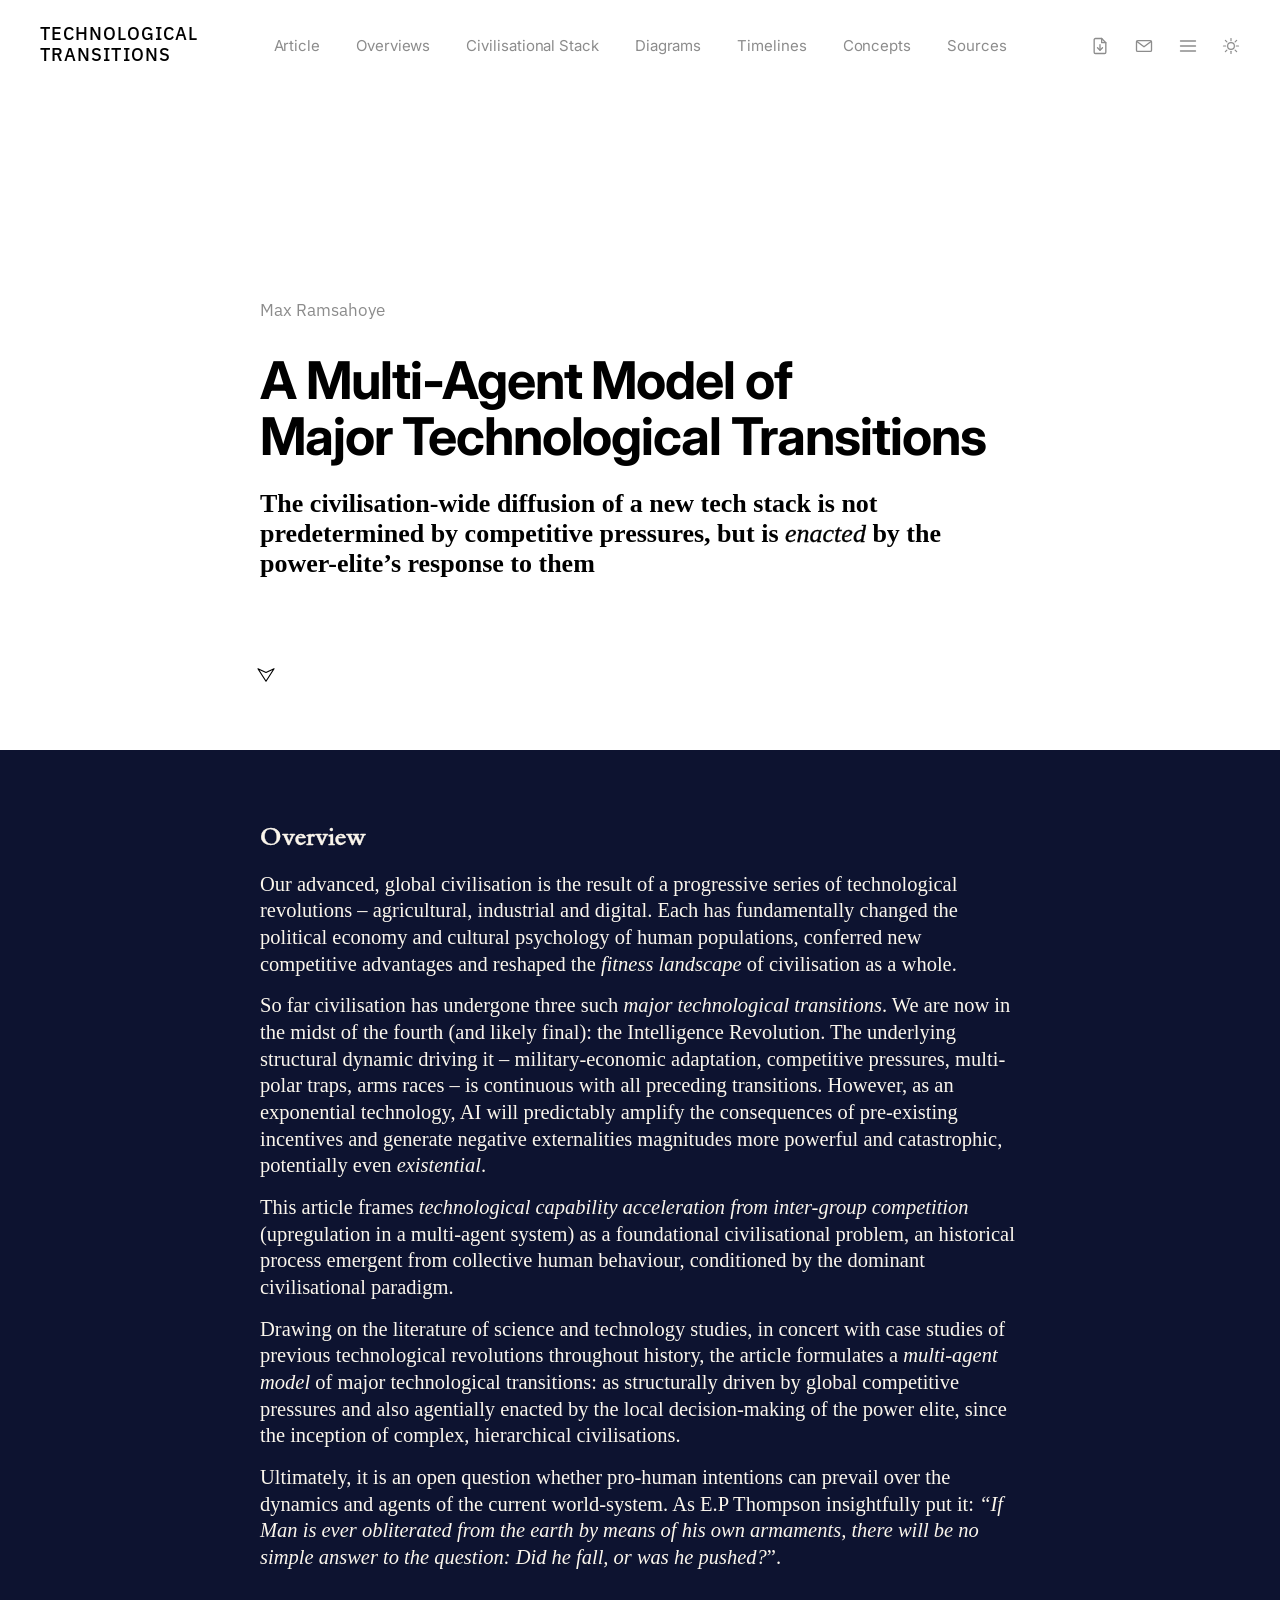
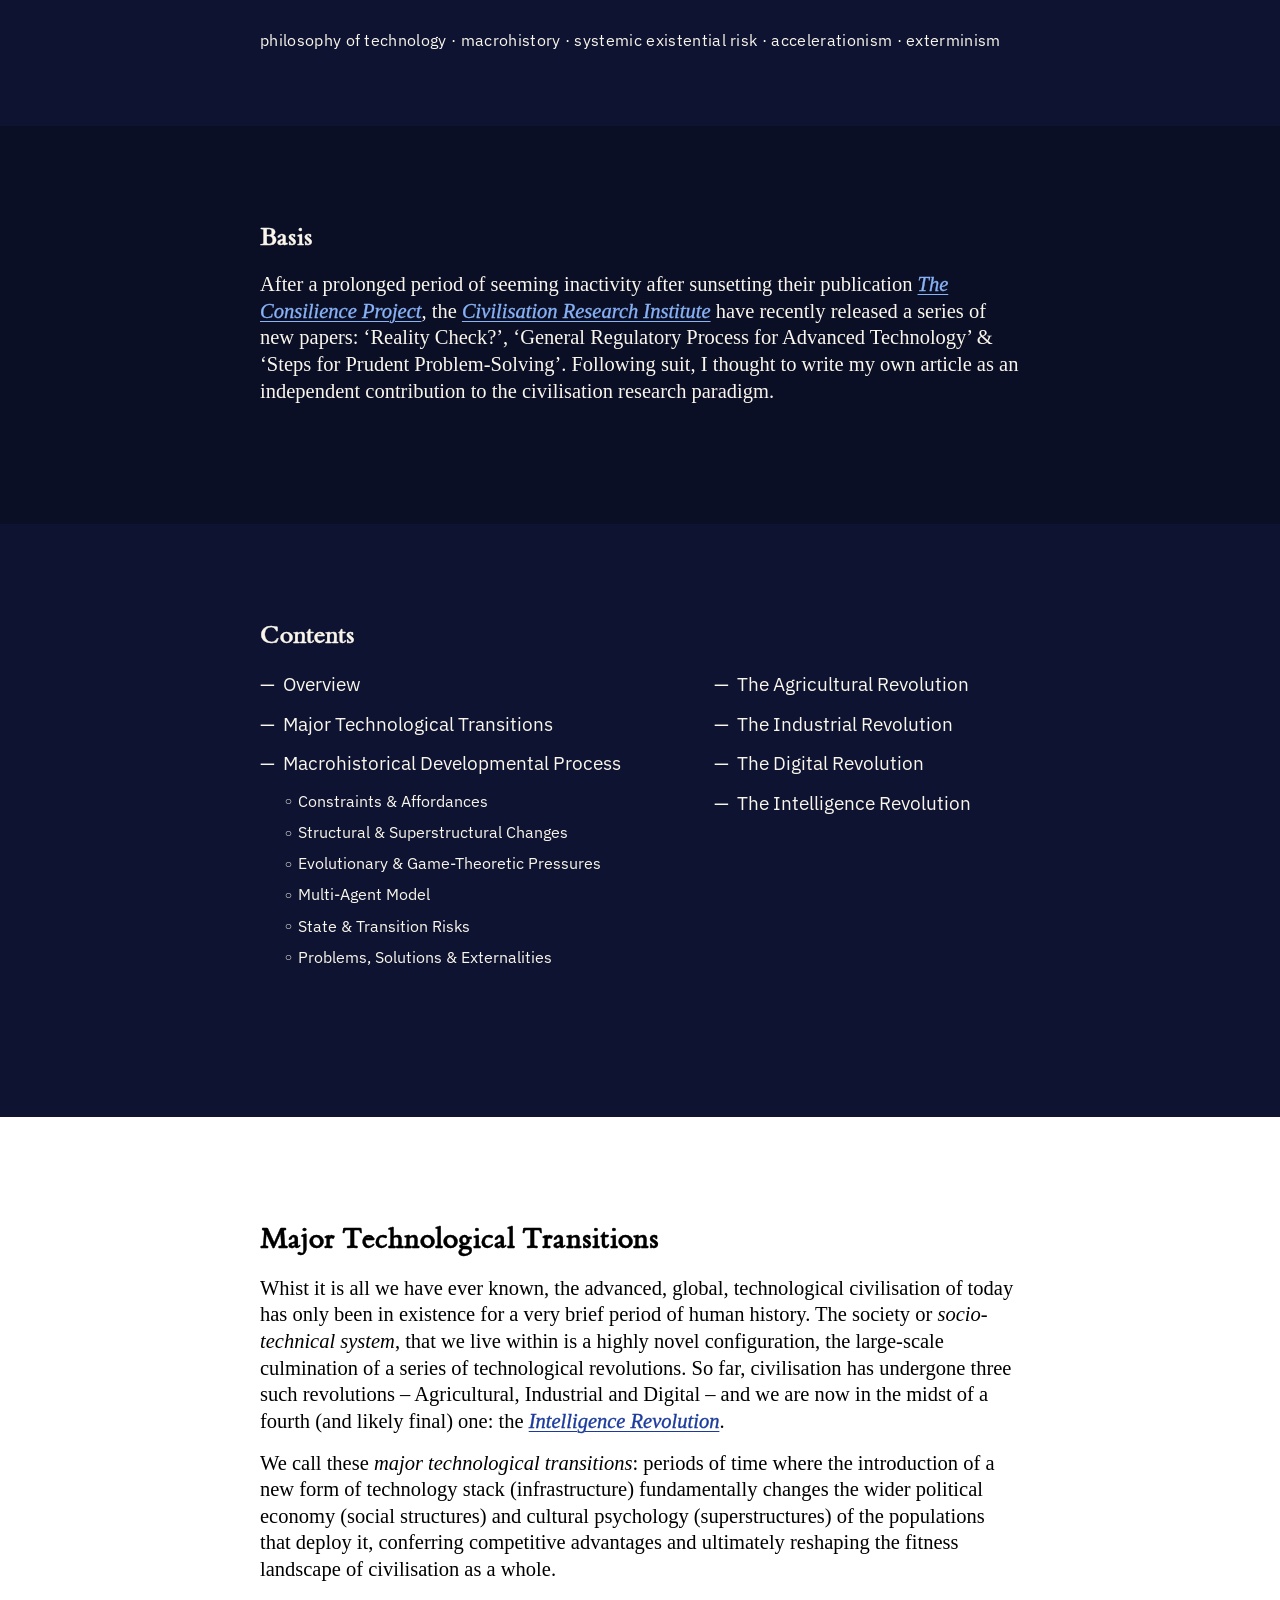
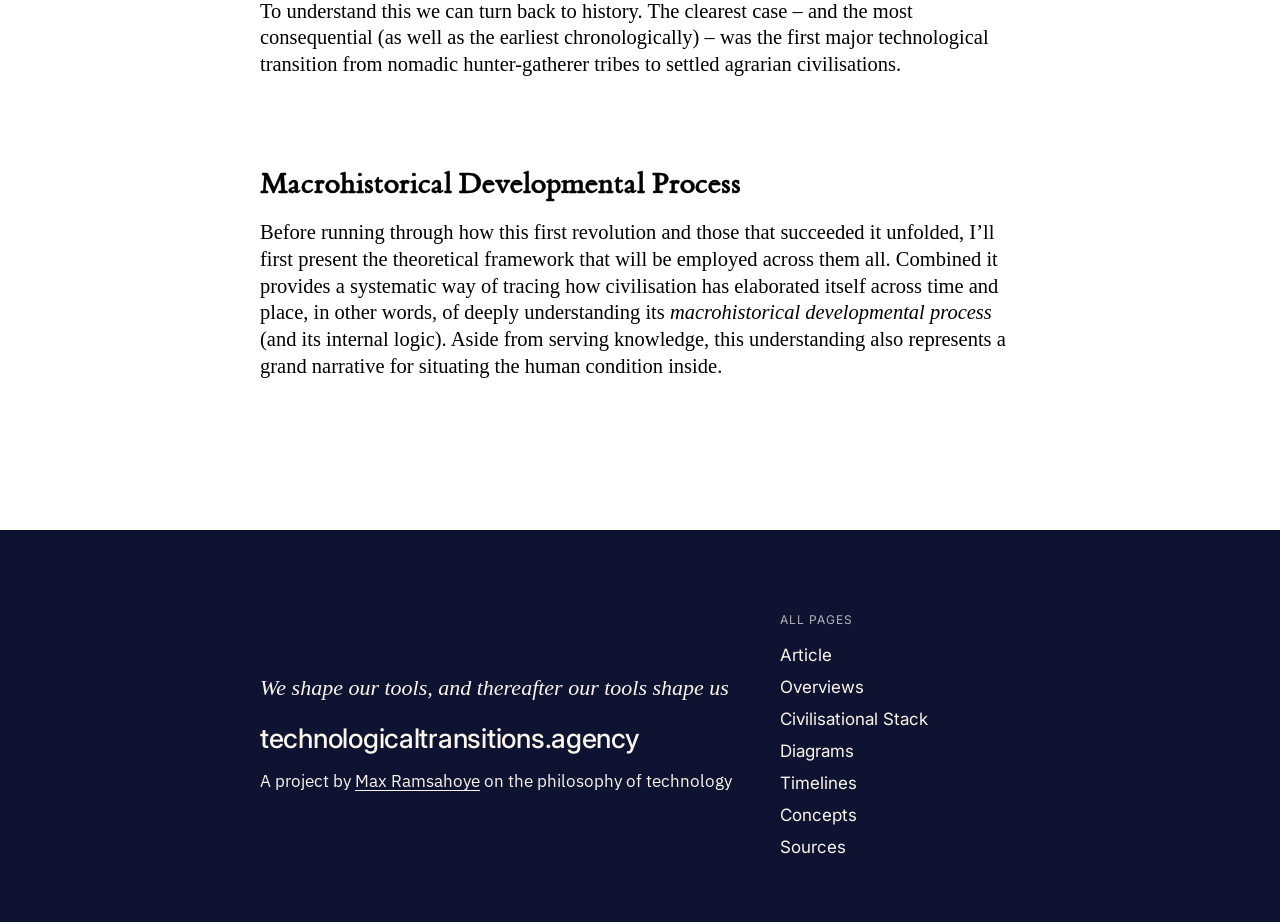
==== commit 99a7ef19: "Remove the Model page and its links from the menus and footers Co-Authored-By: Claude Opus 5.5 <nore" ====
--- a/index.html
+++ b/index.html
@@ -2235,7 +2235,6 @@
           <li><a href="timeline/">Timelines</a></li>
           <li><a href="lexicon/">Concepts</a></li>
           <li><a href="sources/">Sources</a></li>
-          <li><a href="model/">*Model</a></li>
         </ol>
       </nav>
       </div>
@@ -3118,6 +3117,6 @@
       });
     })();
   </script>
-  <script src="assets/tools.js?v=188891b2" data-search-scope=".article-body, .endnotes" data-search-exclude="#overview" data-hide-until="#overview"></script>
+  <script src="assets/tools.js?v=91aacf4b" data-search-scope=".article-body, .endnotes" data-search-exclude="#overview" data-hide-until="#overview"></script>
 </body>
 </html>
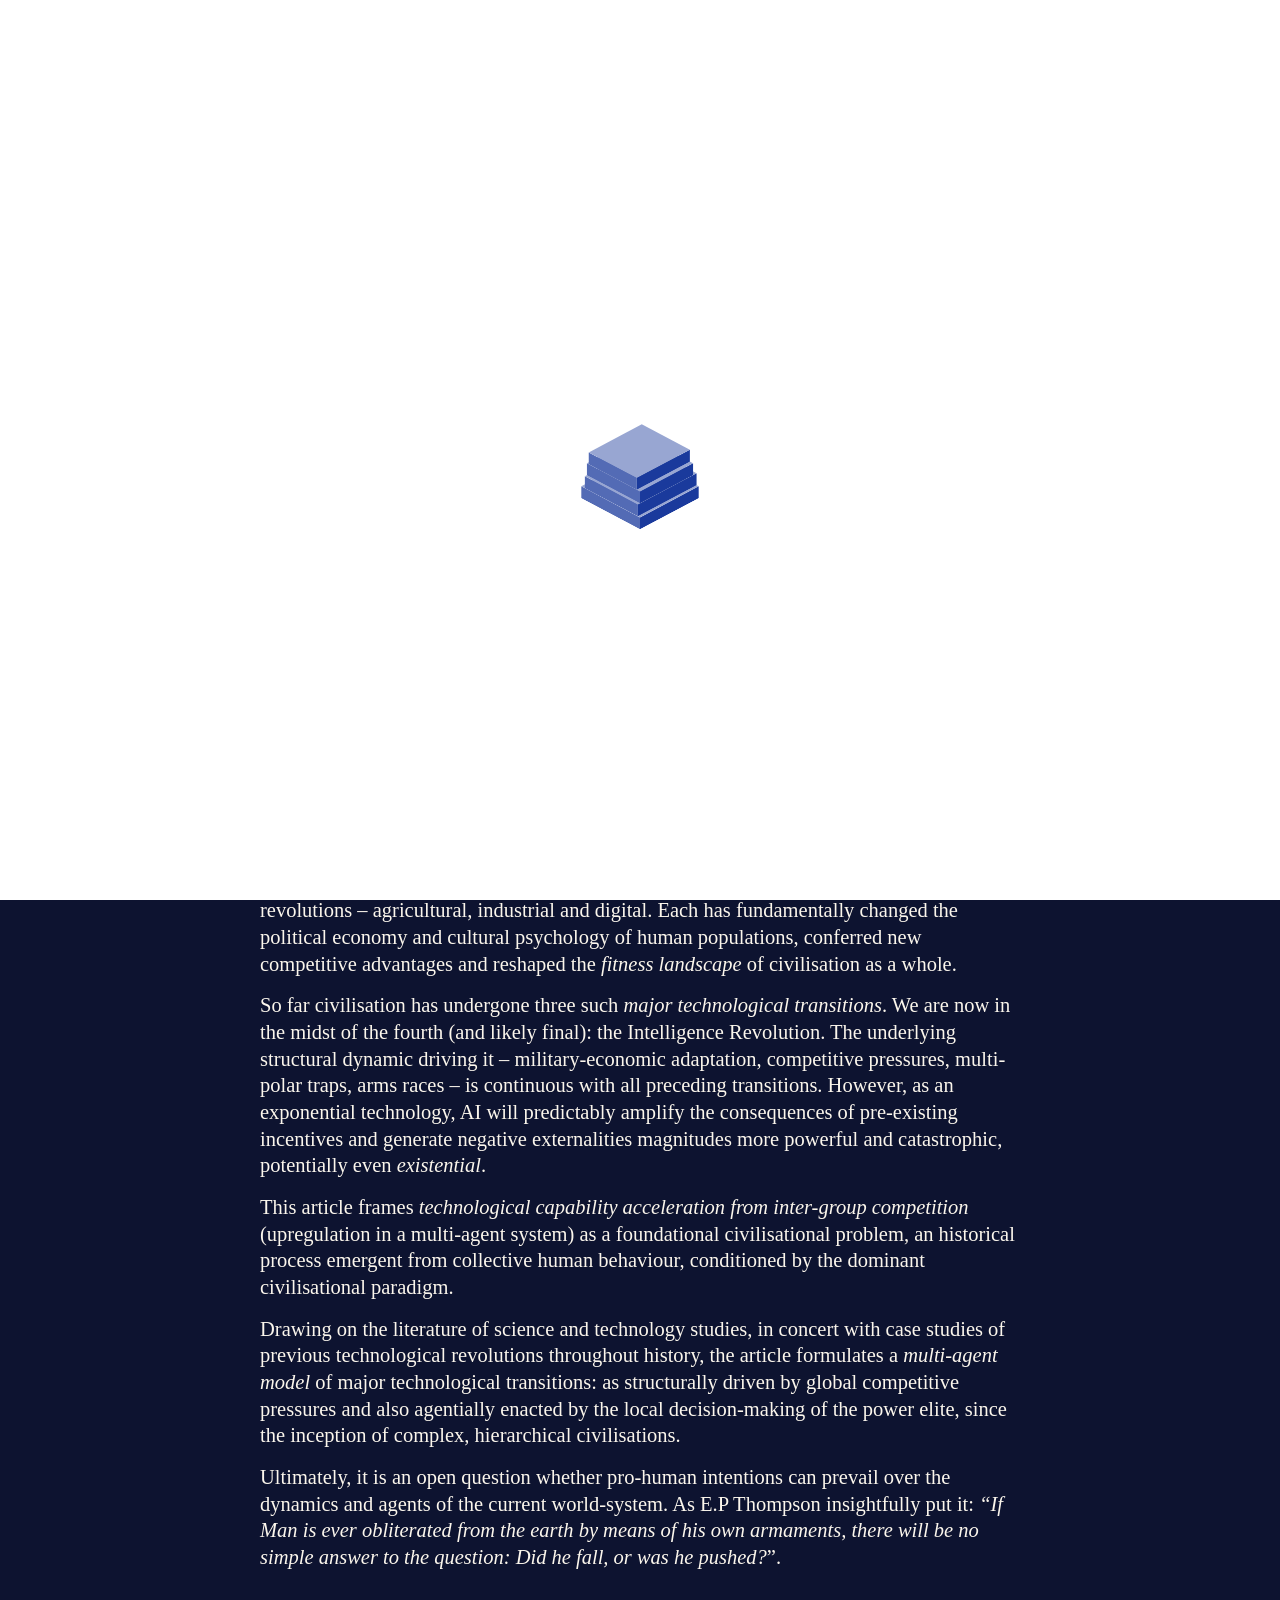
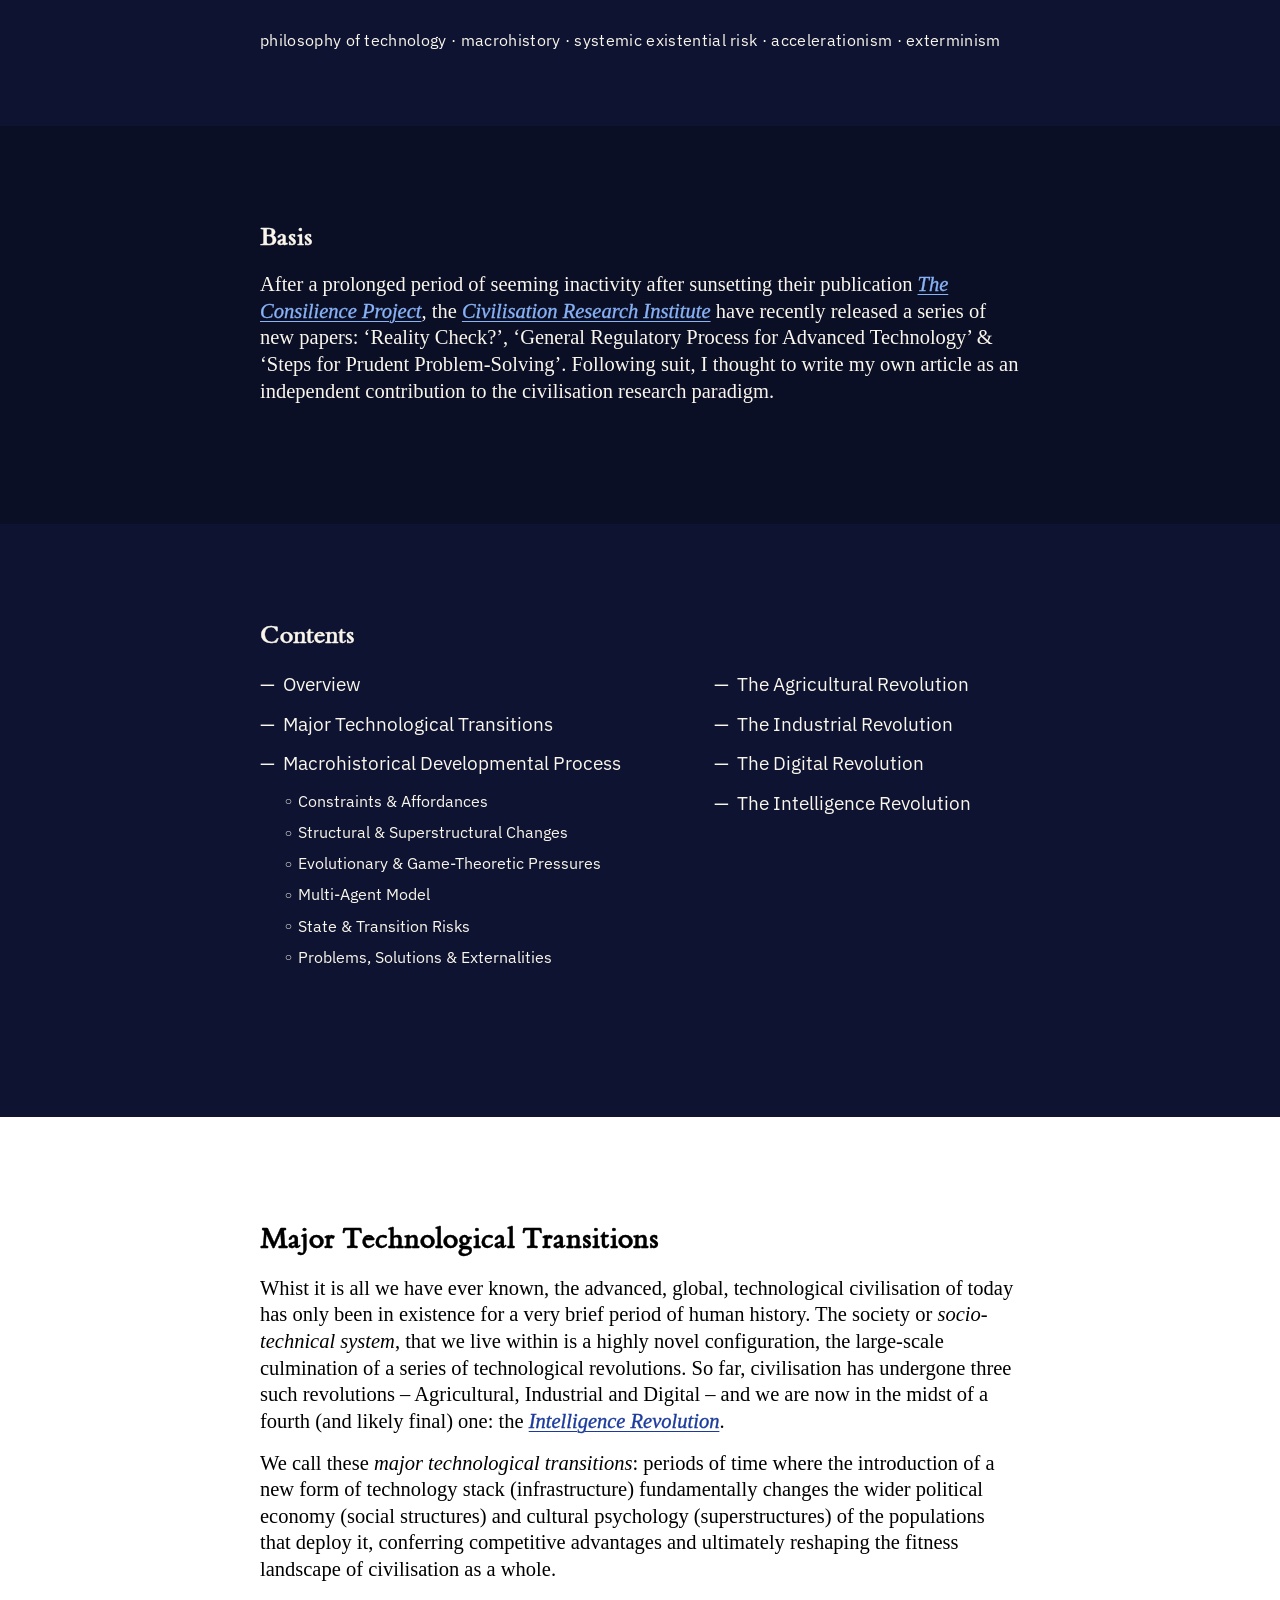
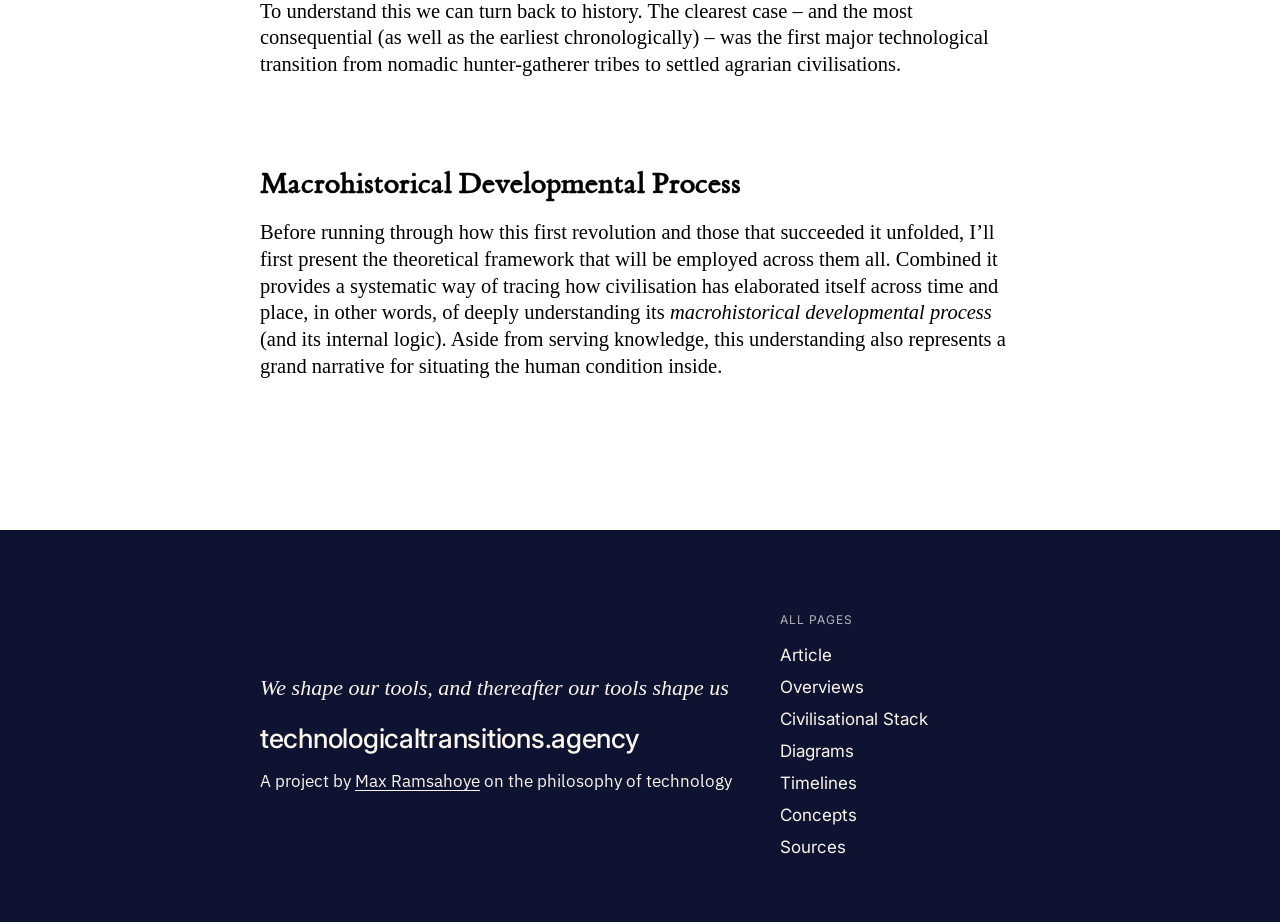
==== commit 8ea31a21: "Article: once shown, the Overview stays shown, across the site's pages, until a refresh Co-Authored-" ====
--- a/index.html
+++ b/index.html
@@ -19,7 +19,7 @@
         var navEntry = performance.getEntriesByType && performance.getEntriesByType('navigation')[0];
         // arriving from another page of the site (or a refresh, or back/forward): fade in
         var fromSite = false;
-        try { fromSite = !!document.referrer && new URL(document.referrer).origin === location.origin; } catch (e) {}
+        try { fromSite = !!document.referrer && (function (r, s) { return r.origin === s.origin && r.pathname.indexOf(s.pathname) === 0; })(new URL(document.referrer), new URL('./', location.href)); } catch (e) {}
         // browsers with cross-document view transitions crossfade between pages
         // themselves; the others fade out and in (and so does a refresh)
         var vt = 'CSSViewTransitionRule' in window;
@@ -183,8 +183,9 @@
       --rule: #232c4c;
       --muted: #8c8c8c;
       --link-blue: #8ab4f8;
-      --inverse-bg: #0b0c0d;
-      --inverse-ink: #ffffff;
+      /* the bands midnight blue, as on the white theme by default */
+      --inverse-bg: #0d1330;
+      --inverse-ink: #fbf6ec;
       --inverse-link: #8ab4f8;
     }
 
@@ -1207,8 +1208,7 @@
       --inverse-bg-alt: #f1e6d0;
     }
 
-    html.band-black:not([data-theme]),
-    html[data-theme="dark"] {
+    html.band-black:not([data-theme]) {
       --inverse-bg-alt: color-mix(in srgb, var(--inverse-bg) 88%, #fff);
     }
 
@@ -1274,6 +1274,10 @@
       /* while hidden it lets clicks through to the down arrow it overlaps */
       pointer-events: none;
       transition: opacity 0.4s ease;
+    }
+
+    html.design-2 body.overview-kept :is(#overview, .article-header .next-screen) {
+      transition: none !important;
     }
 
     html.design-2 body.overview-shown #overview {
@@ -1890,10 +1894,11 @@
       var loader = document.querySelector('.loader');
 
       // On arriving at the site, and on every refresh: skip it only when
-      // coming from another page of the site, or going back/forward.
+      // coming from another page of the site (within its own folder: other
+      // sites share the host), or going back/forward.
       var internal = false;
       try {
-        internal = !!document.referrer && new URL(document.referrer).origin === location.origin;
+        internal = !!document.referrer && (function (r, s) { return r.origin === s.origin && r.pathname.indexOf(s.pathname) === 0; })(new URL(document.referrer), new URL('./', location.href));
         var nav = performance.getEntriesByType && performance.getEntriesByType('navigation')[0];
         if (nav && nav.type === 'back_forward') internal = true;
         if (nav && nav.type === 'reload') internal = false;   // a refresh plays it again
@@ -2651,22 +2656,35 @@
         return document.documentElement.classList.contains('design-2');
       }
 
+      // once shown, the Overview stays: scrolling back to the top keeps it,
+      // and so does coming back to the article from another of the site's
+      // pages (or back/forward); only a refresh, or arriving from outside the
+      // site, starts again from the down arrow
       function showOverview() {
         document.body.classList.add('overview-shown');
+        try { sessionStorage.setItem('overviewShown', '1'); } catch (e) {}
       }
       window.showOverview = showOverview;
 
-      function hideOverview() {
-        var body = document.body;
-        body.classList.remove('overview-shown');
-      }
-
-      // scrolling down shows it; scrolling back up to the very top hides it
-      // again and brings back the down arrow
+      (function () {
+        var keep = false;
+        try {
+          var nav = performance.getEntriesByType && performance.getEntriesByType('navigation')[0];
+          var within = !!document.referrer && (function (r, s) { return r.origin === s.origin && r.pathname.indexOf(s.pathname) === 0; })(new URL(document.referrer), new URL('./', location.href));
+          keep = sessionStorage.getItem('overviewShown') === '1' && (!nav || nav.type !== 'reload') && (within || (nav && nav.type === 'back_forward'));
+          if (!keep) sessionStorage.removeItem('overviewShown');
+        } catch (e) {}
+        // shown at once, without fading in again
+        if (keep && isDesign2()) {
+          document.body.classList.add('overview-shown', 'overview-kept');
+          setTimeout(function () { document.body.classList.remove('overview-kept'); }, 100);
+        }
+      })();
+
+      // scrolling down shows it
       function checkOverview() {
         if (!isDesign2()) return;
         if (window.scrollY > 10) showOverview();
-        else if (window.scrollY <= 0) hideOverview();
       }
 
       window.addEventListener('scroll', checkOverview, { passive: true });
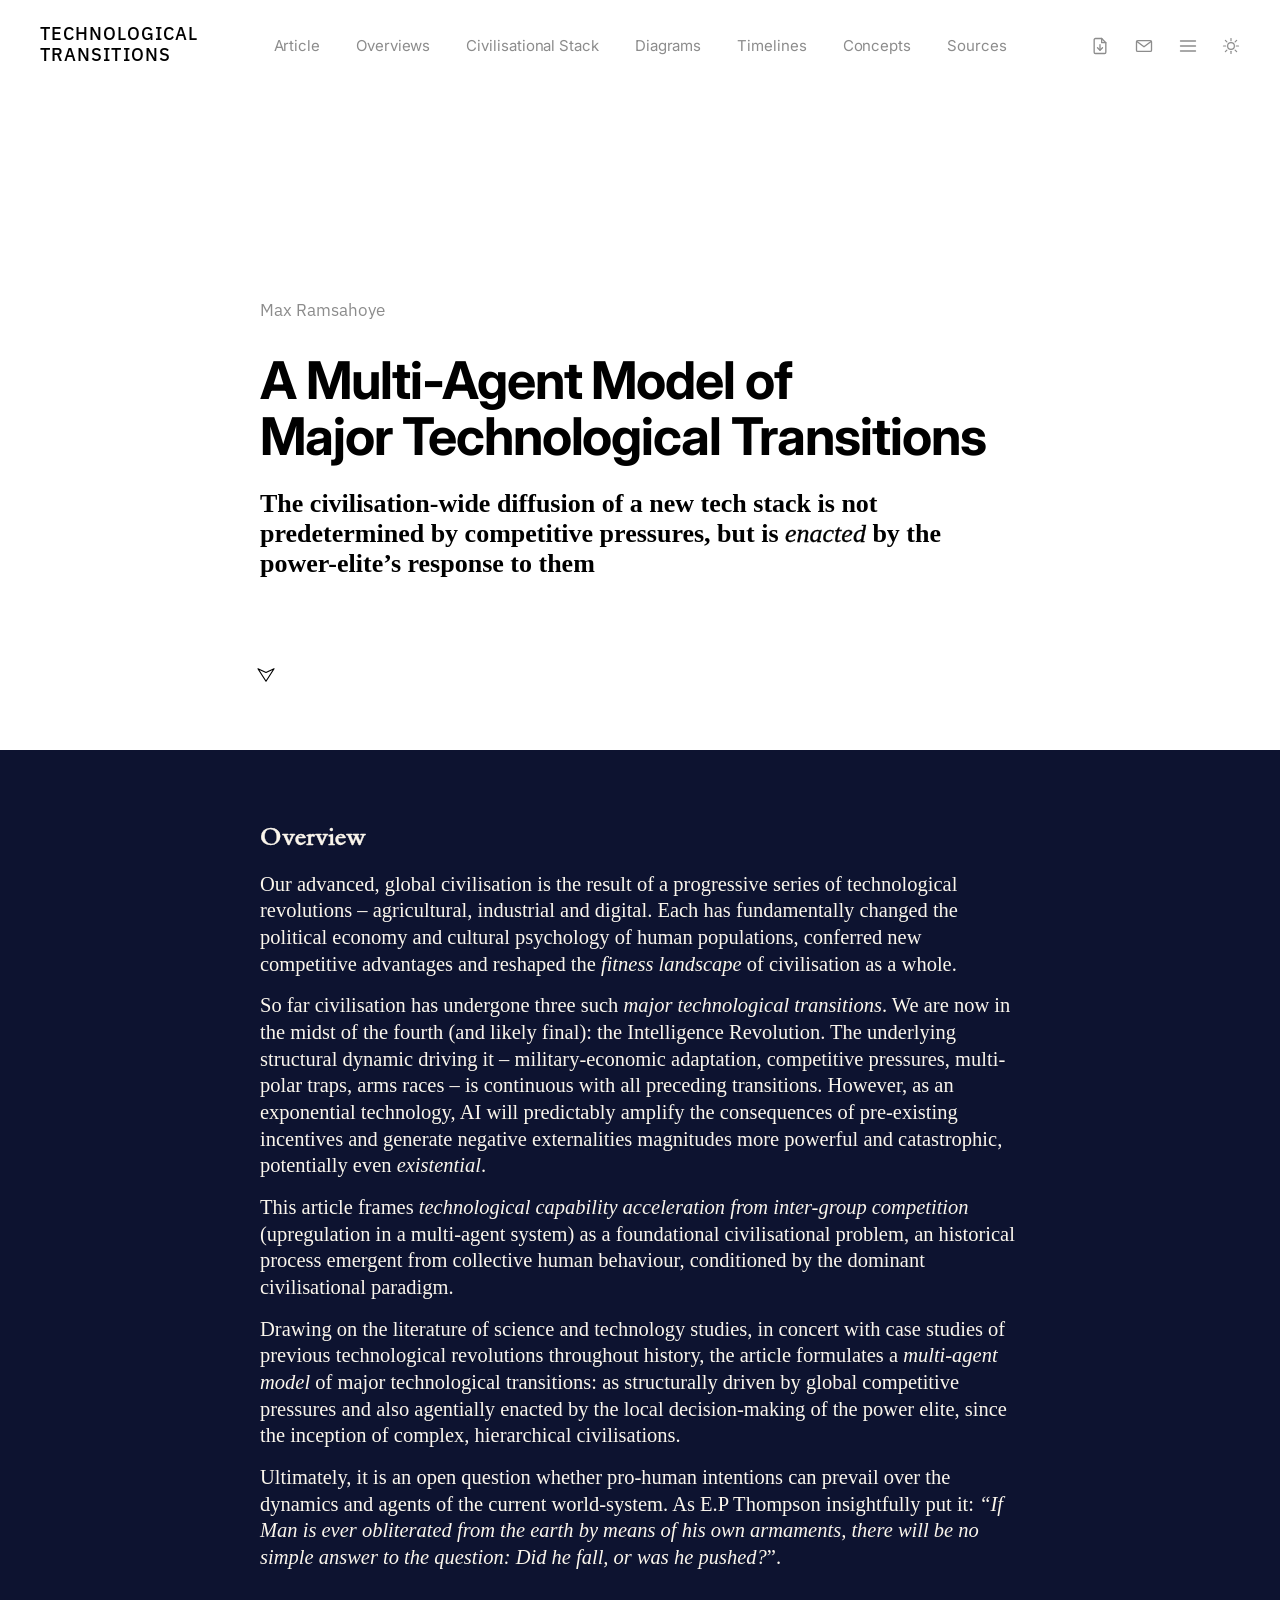
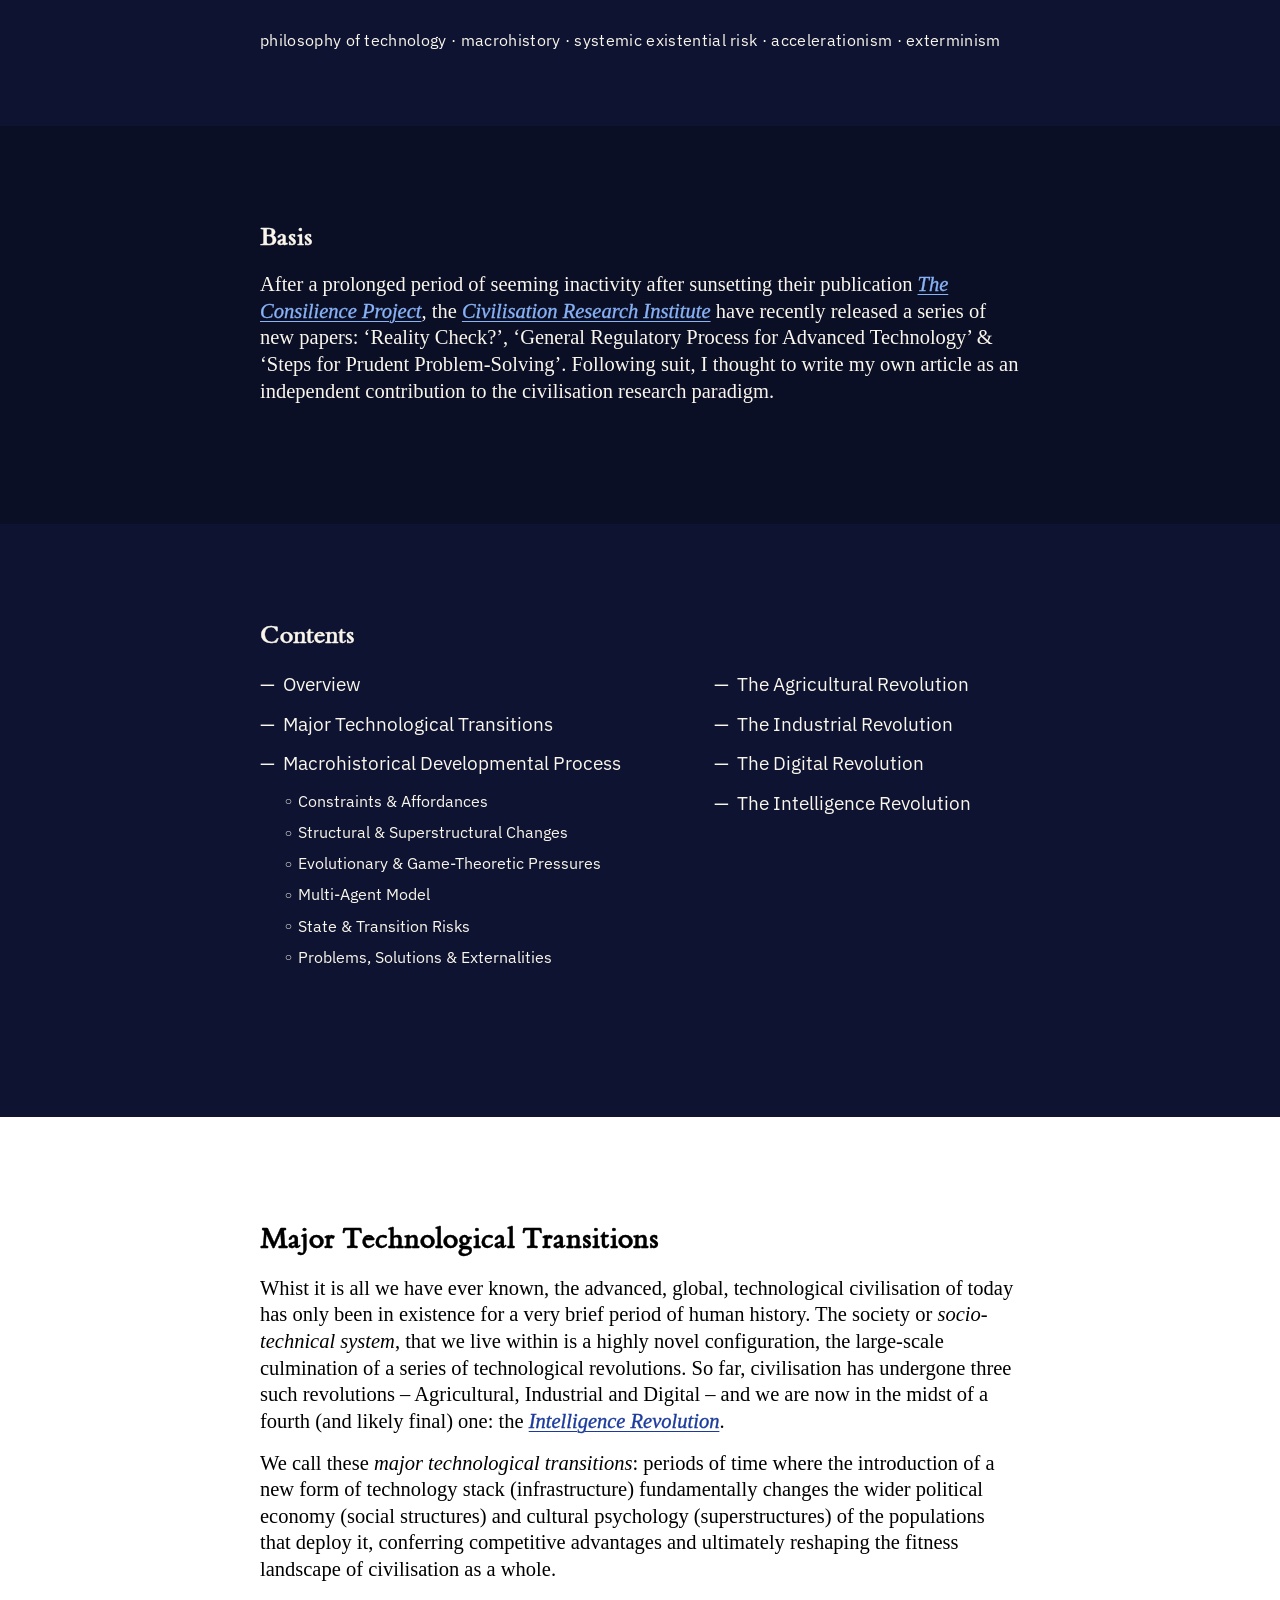
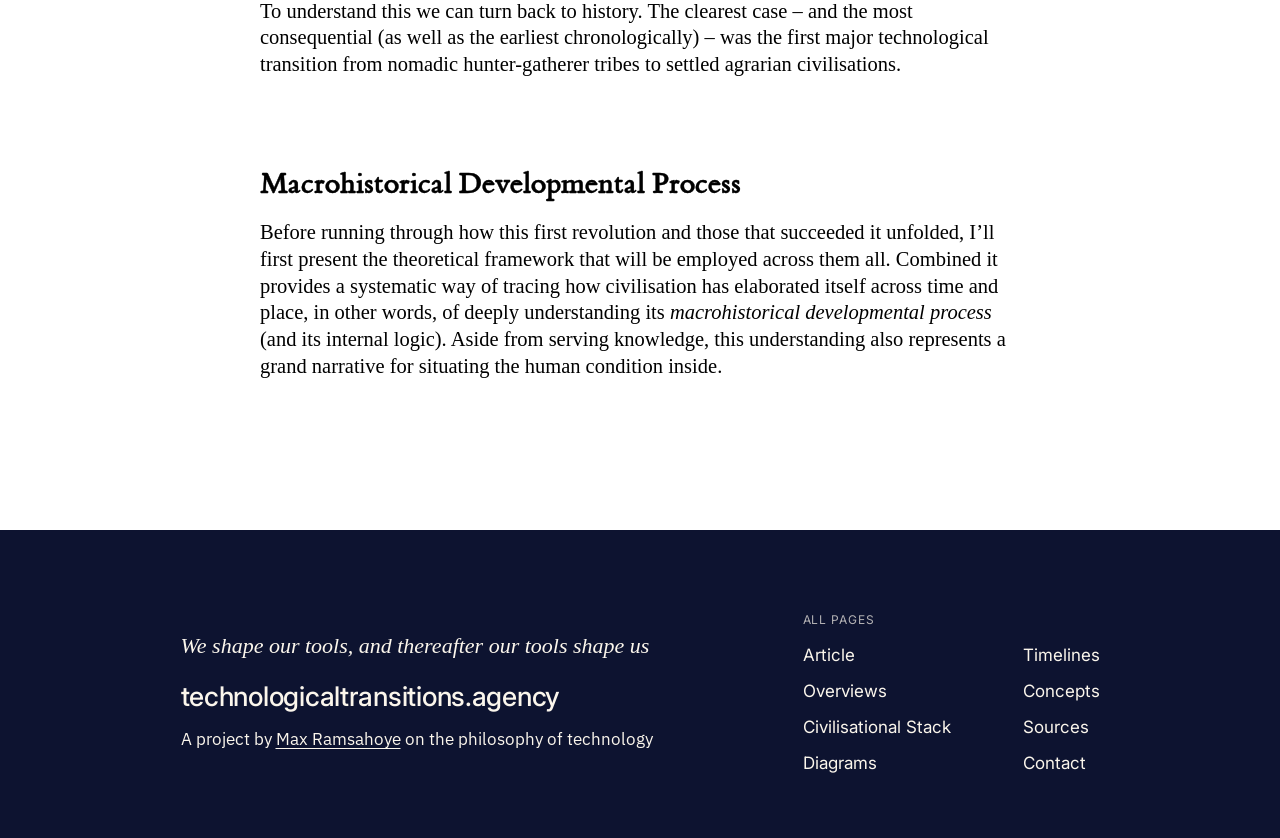
==== commit 3885ee36: "Footer: the pages in two columns, a Contact item that copies the email, wider spacing Co-Authored-By" ====
--- a/index.html
+++ b/index.html
@@ -1551,13 +1551,14 @@
       }
     }
 
+    /* the title block and the menu, centred together with room between them */
     .footer-inner {
       display: grid;
       grid-template-columns: max-content max-content;
-      justify-content: space-between;
-      column-gap: 48px;
+      justify-content: center;
+      column-gap: 150px;
       align-items: center;
-      width: var(--text-column);
+      width: auto;
       max-width: 100%;
       margin: 0 auto;
     }
@@ -1591,7 +1592,7 @@
     /* the menu sits in from the column's right edge */
     .footer-sitemap {
       align-self: center;
-      margin-right: 96px;
+      margin-right: 0;
     }
 
     @media (max-width: 1000px) {
@@ -1626,6 +1627,26 @@
 
     .footer-sitemap li + li {
       margin-top: 10px;
+    }
+
+    /* the pages in two columns of four, read down the first and then the
+       second */
+    .footer-sitemap ol {
+      display: grid;
+      grid-template-rows: repeat(4, auto);
+      grid-auto-flow: column;
+      justify-content: start;
+      column-gap: 72px;
+      row-gap: 14px;
+    }
+
+    .footer-sitemap li + li {
+      margin-top: 0;
+    }
+
+    /* Contact: copies the email address, as the envelope at the top does */
+    .footer-contact {
+      cursor: pointer;
     }
 
 
@@ -2240,6 +2261,7 @@
           <li><a href="timeline/">Timelines</a></li>
           <li><a href="lexicon/">Concepts</a></li>
           <li><a href="sources/">Sources</a></li>
+          <li><a class="footer-contact" href="mailto:maxjosephholly@outlook.com" data-email="maxjosephholly@outlook.com">Contact</a></li>
         </ol>
       </nav>
       </div>
@@ -3135,6 +3157,6 @@
       });
     })();
   </script>
-  <script src="assets/tools.js?v=91aacf4b" data-search-scope=".article-body, .endnotes" data-search-exclude="#overview" data-hide-until="#overview"></script>
+  <script src="assets/tools.js?v=ae98fa67" data-search-scope=".article-body, .endnotes" data-search-exclude="#overview" data-hide-until="#overview"></script>
 </body>
 </html>
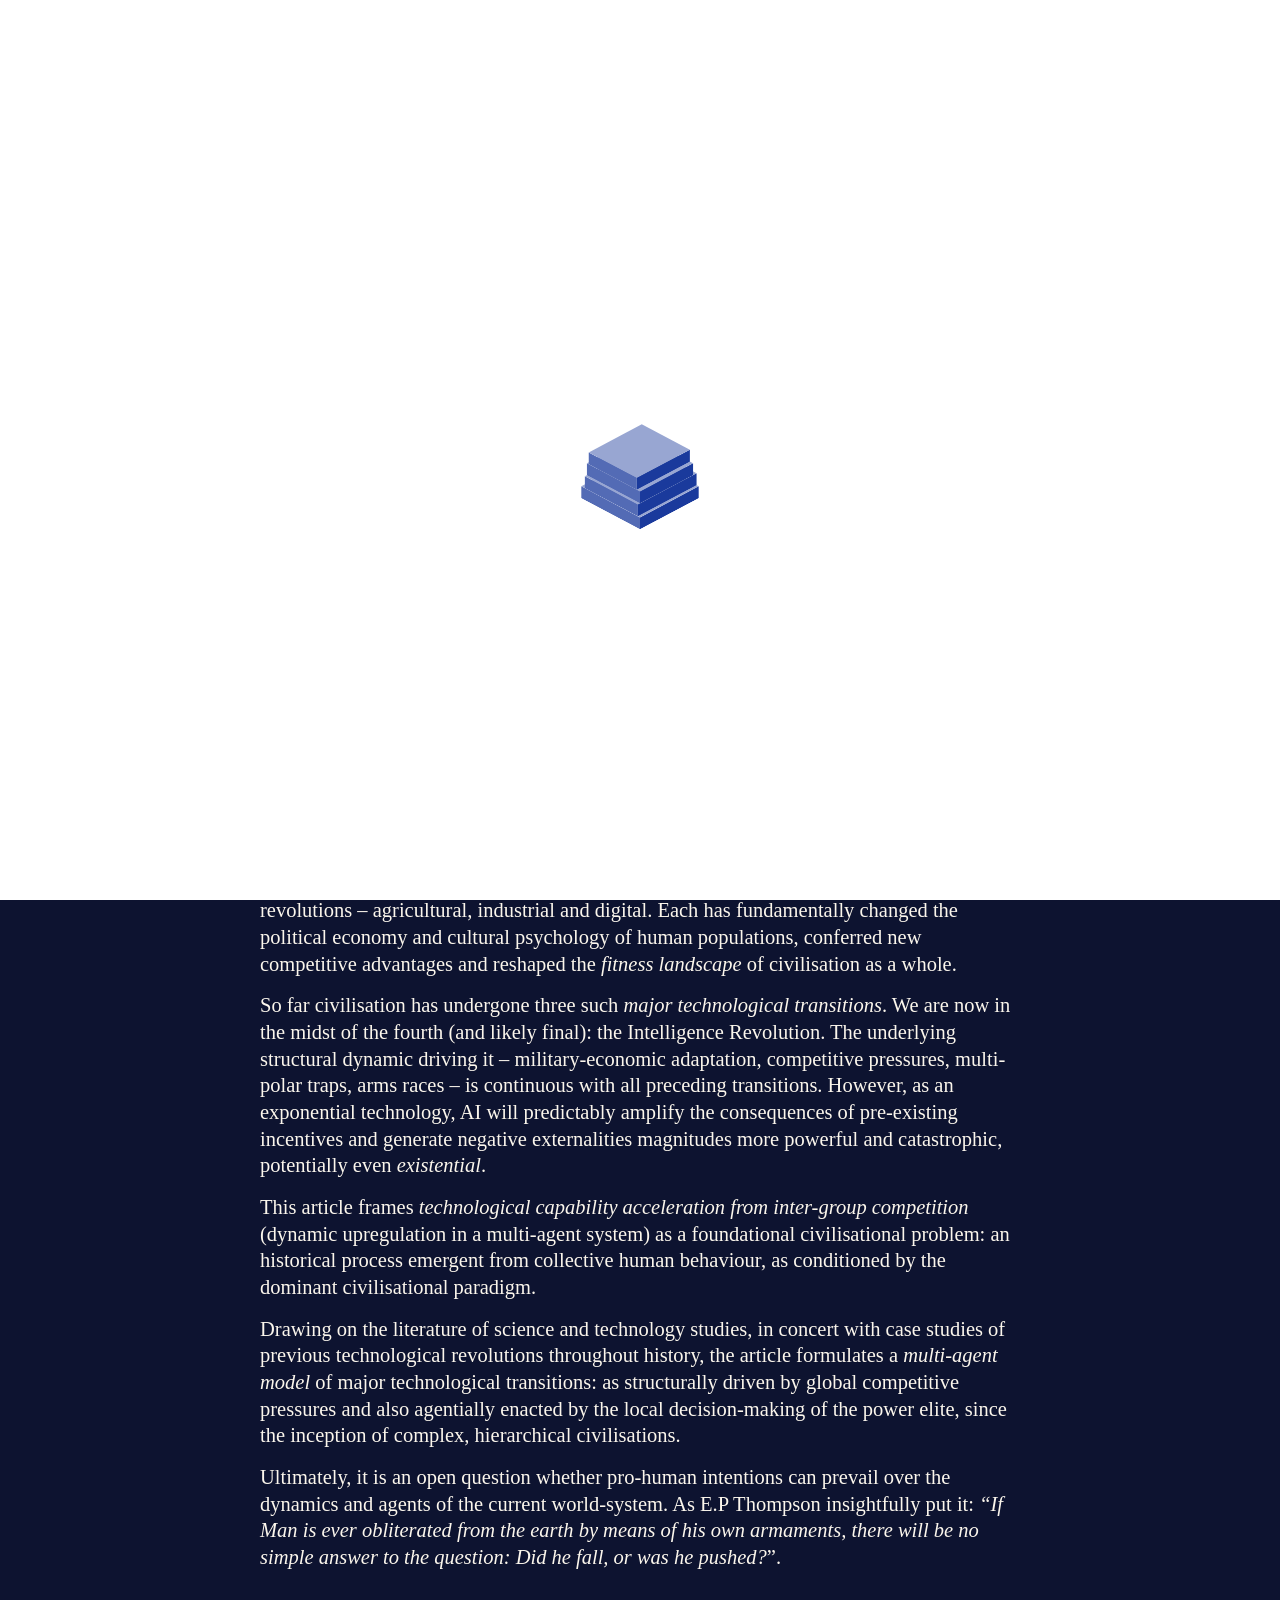
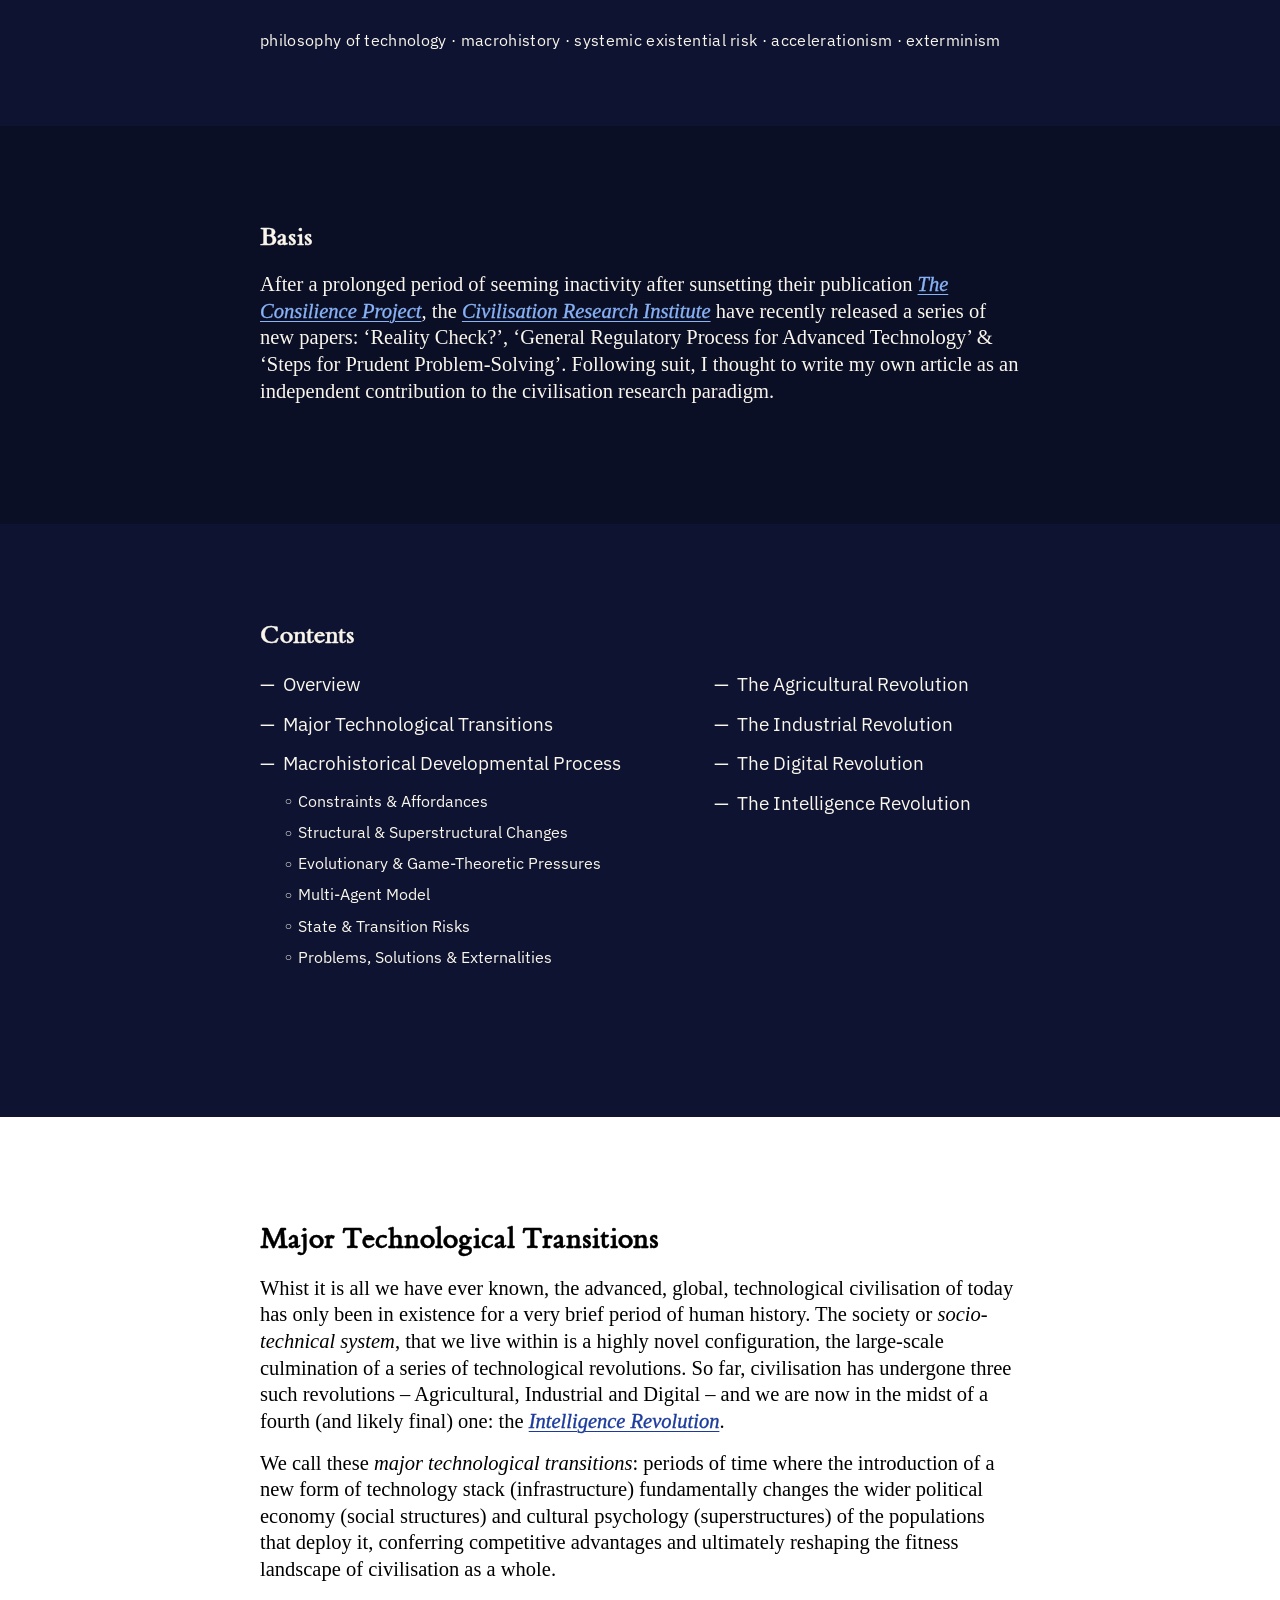
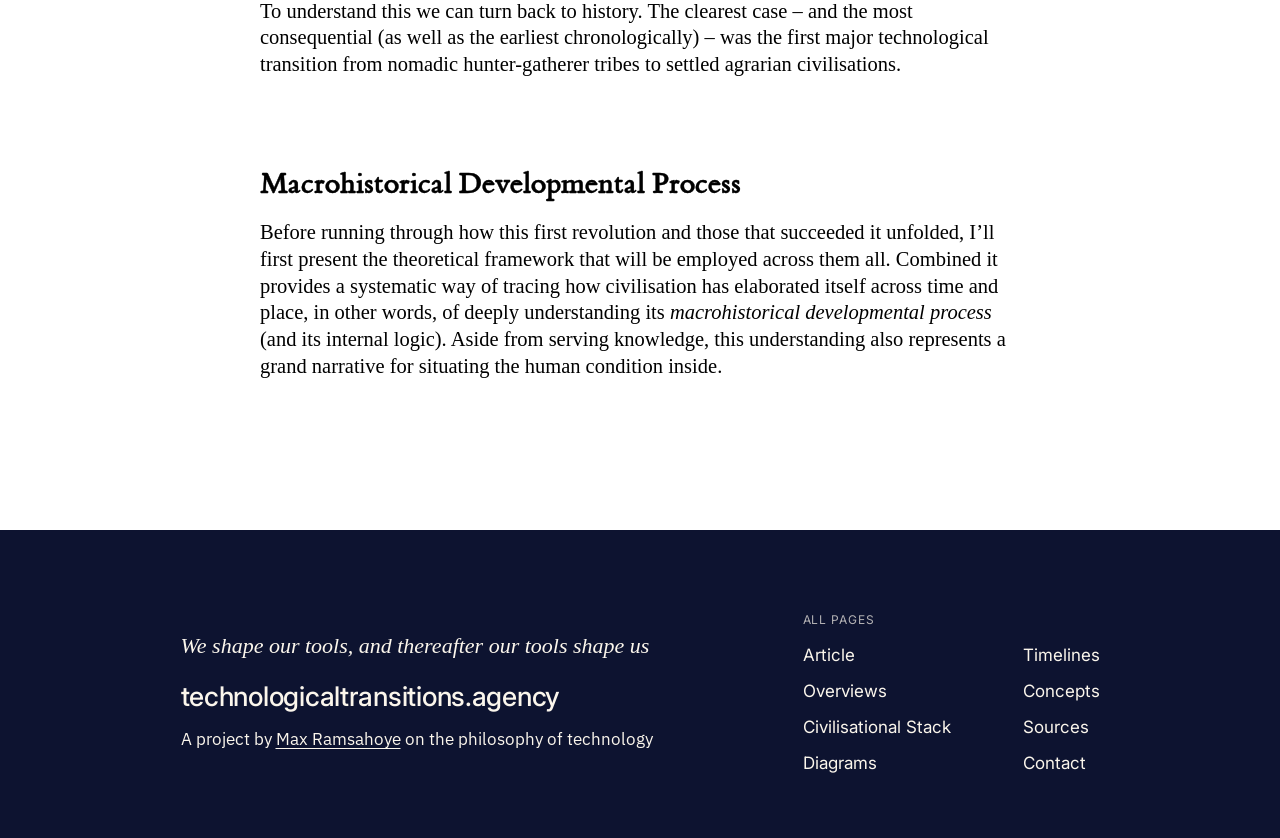
==== commit ada0f0f1: "Overview: revised framing paragraph (synced from the Live doc) Co-Authored-By: Claude Opus 5.5 <nore" ====
--- a/index.html
+++ b/index.html
@@ -722,9 +722,9 @@
 
     .progress-ring {
       position: fixed;
-      /* vertically centred on the theme toggle */
+      /* the top left corner while reading, the site's name in the right */
       top: 31px;
-      right: calc(var(--frame-margin) + 40px);
+      left: calc(var(--frame-margin) + 40px);
       width: 28px;
       height: 28px;
       transform: rotate(-90deg);
@@ -759,7 +759,47 @@
     @media (max-width: 600px) {
       .progress-ring {
         top: 22px;
+        left: 24px;
+      }
+    }
+
+    /* the site's name in the top right corner while reading, shown and
+       hidden with the progress ring; it takes you back to the top */
+    .corner-title {
+      position: fixed;
+      top: 24px;
+      right: calc(var(--frame-margin) + 40px);
+      z-index: 40;
+      font-family: 'IBM Plex Sans', sans-serif;
+      font-size: 18px;
+      font-weight: 500;
+      line-height: 1.15;
+      letter-spacing: 0.06em;
+      text-transform: uppercase;
+      text-align: right;
+      white-space: nowrap;
+      color: var(--canvas-ink);
+      text-decoration: none;
+      opacity: 0;
+      pointer-events: none;
+      transition: opacity 0.6s ease;
+    }
+
+    body.past-overview .corner-title {
+      opacity: 1;
+      pointer-events: auto;
+    }
+
+    body.past-overview.footer-in-view .corner-title {
+      opacity: 0;
+      pointer-events: none;
+    }
+
+    @media (max-width: 600px) {
+      .corner-title {
+        top: 18px;
         right: 24px;
+        font-size: 15px;
       }
     }
 
@@ -2140,6 +2180,7 @@
     </button>
   </div>
 
+  <a class="corner-title title-top" href="./">Technological<br>Transitions</a>
   <svg class="progress-ring" viewBox="0 0 30 30" aria-hidden="true">
     <circle class="progress-ring-track" cx="15" cy="15" r="13"/>
     <circle class="progress-ring-fill" cx="15" cy="15" r="13"/>
@@ -2182,7 +2223,7 @@
 
               <p>So far civilisation has undergone three such <em>major technological transitions</em>. We are now in the midst of the fourth (and likely final): the Intelligence Revolution. The underlying structural dynamic driving it – military-economic adaptation, competitive pressures, multi-polar traps, arms races – is continuous with all preceding transitions. However, as an exponential technology, AI will predictably amplify the consequences of pre-existing incentives and generate negative externalities magnitudes more powerful and catastrophic, potentially even <em>existential</em>.</p>
 
-              <p>This article frames <em>technological capability acceleration from inter-group competition</em> (upregulation in a multi-agent system) as a foundational civilisational problem, an historical process emergent from collective human behaviour, conditioned by the dominant civilisational paradigm.</p>
+              <p>This article frames <em>technological capability acceleration from inter-group competition</em> (dynamic upregulation in a multi-agent system) as a foundational civilisational problem: an historical process emergent from collective human behaviour, as conditioned by the dominant civilisational paradigm.</p>
 
               <p>Drawing on the literature of science and technology studies, in concert with case studies of previous technological revolutions throughout history, the article formulates a<em> multi-agent model </em>of major technological transitions: as structurally driven by global competitive pressures and also agentially enacted by the local decision-making of the power elite, since the inception of complex, hierarchical civilisations.</p>
 
